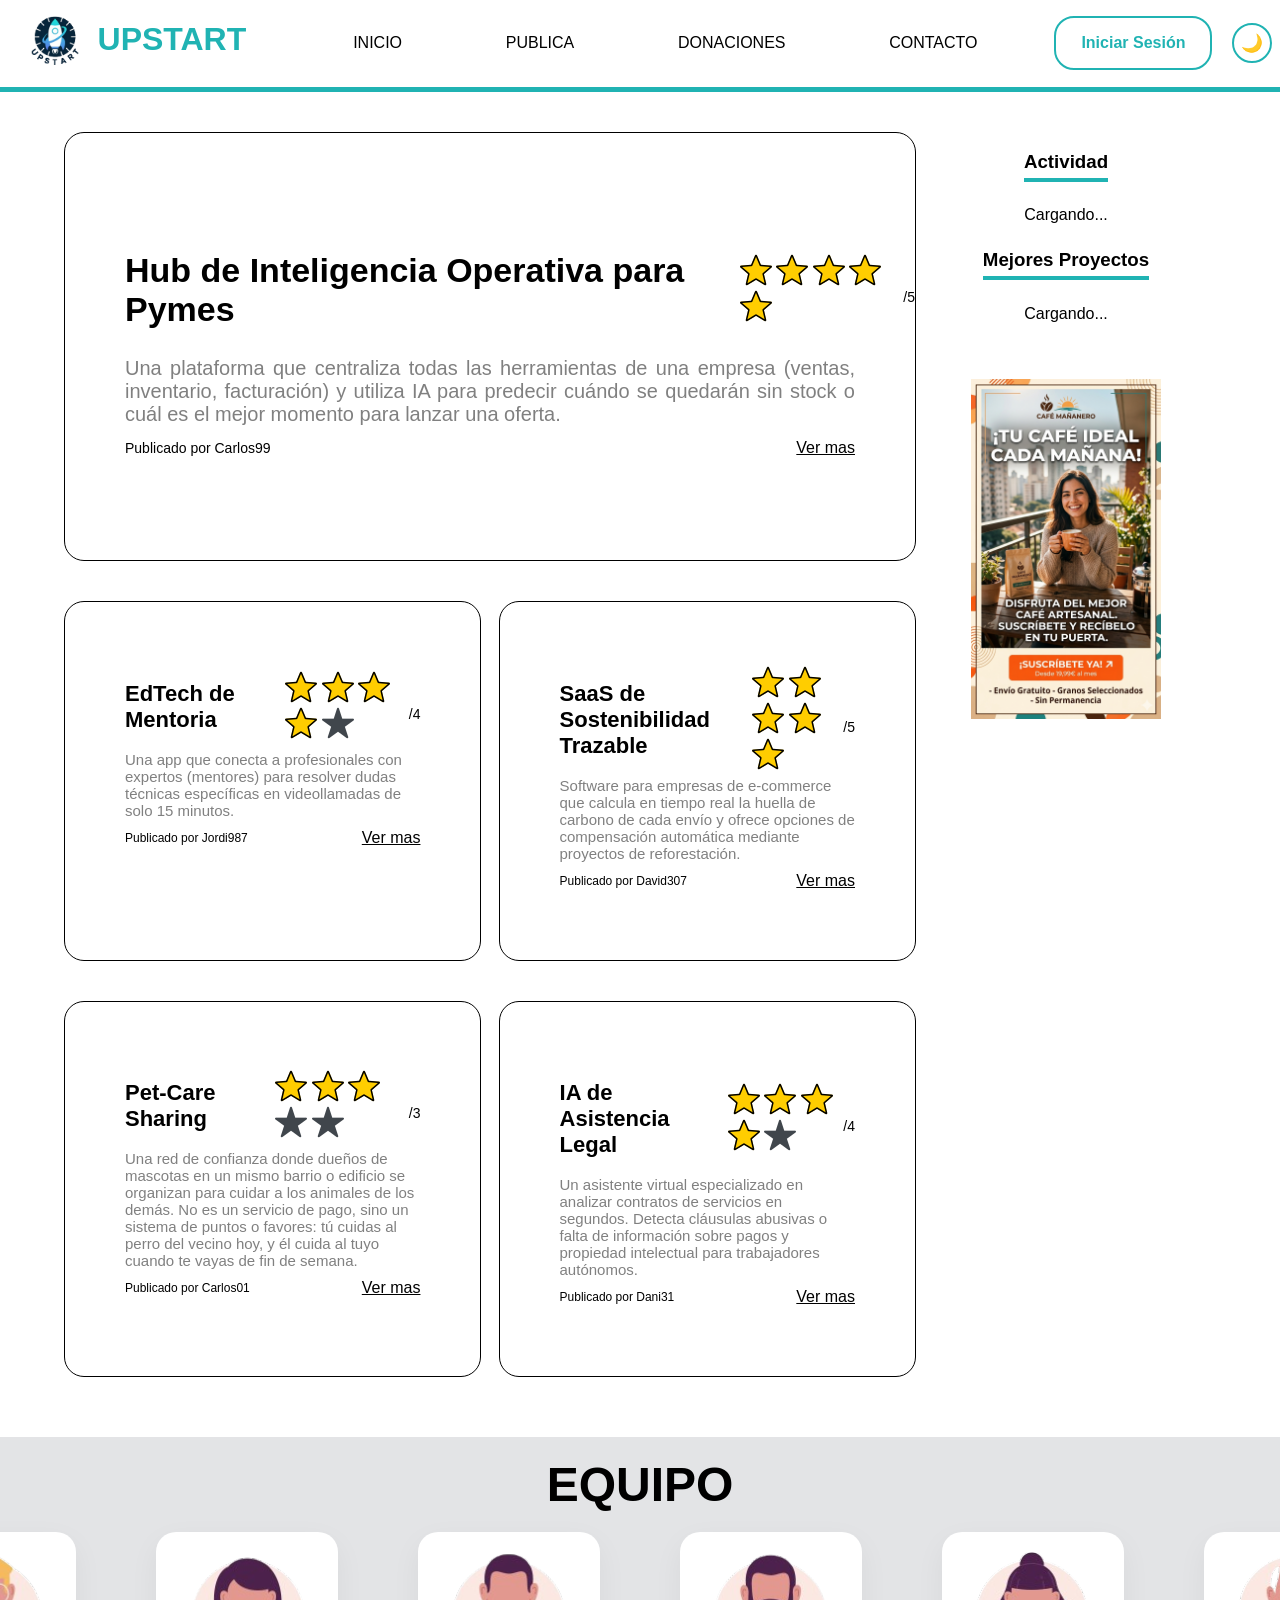
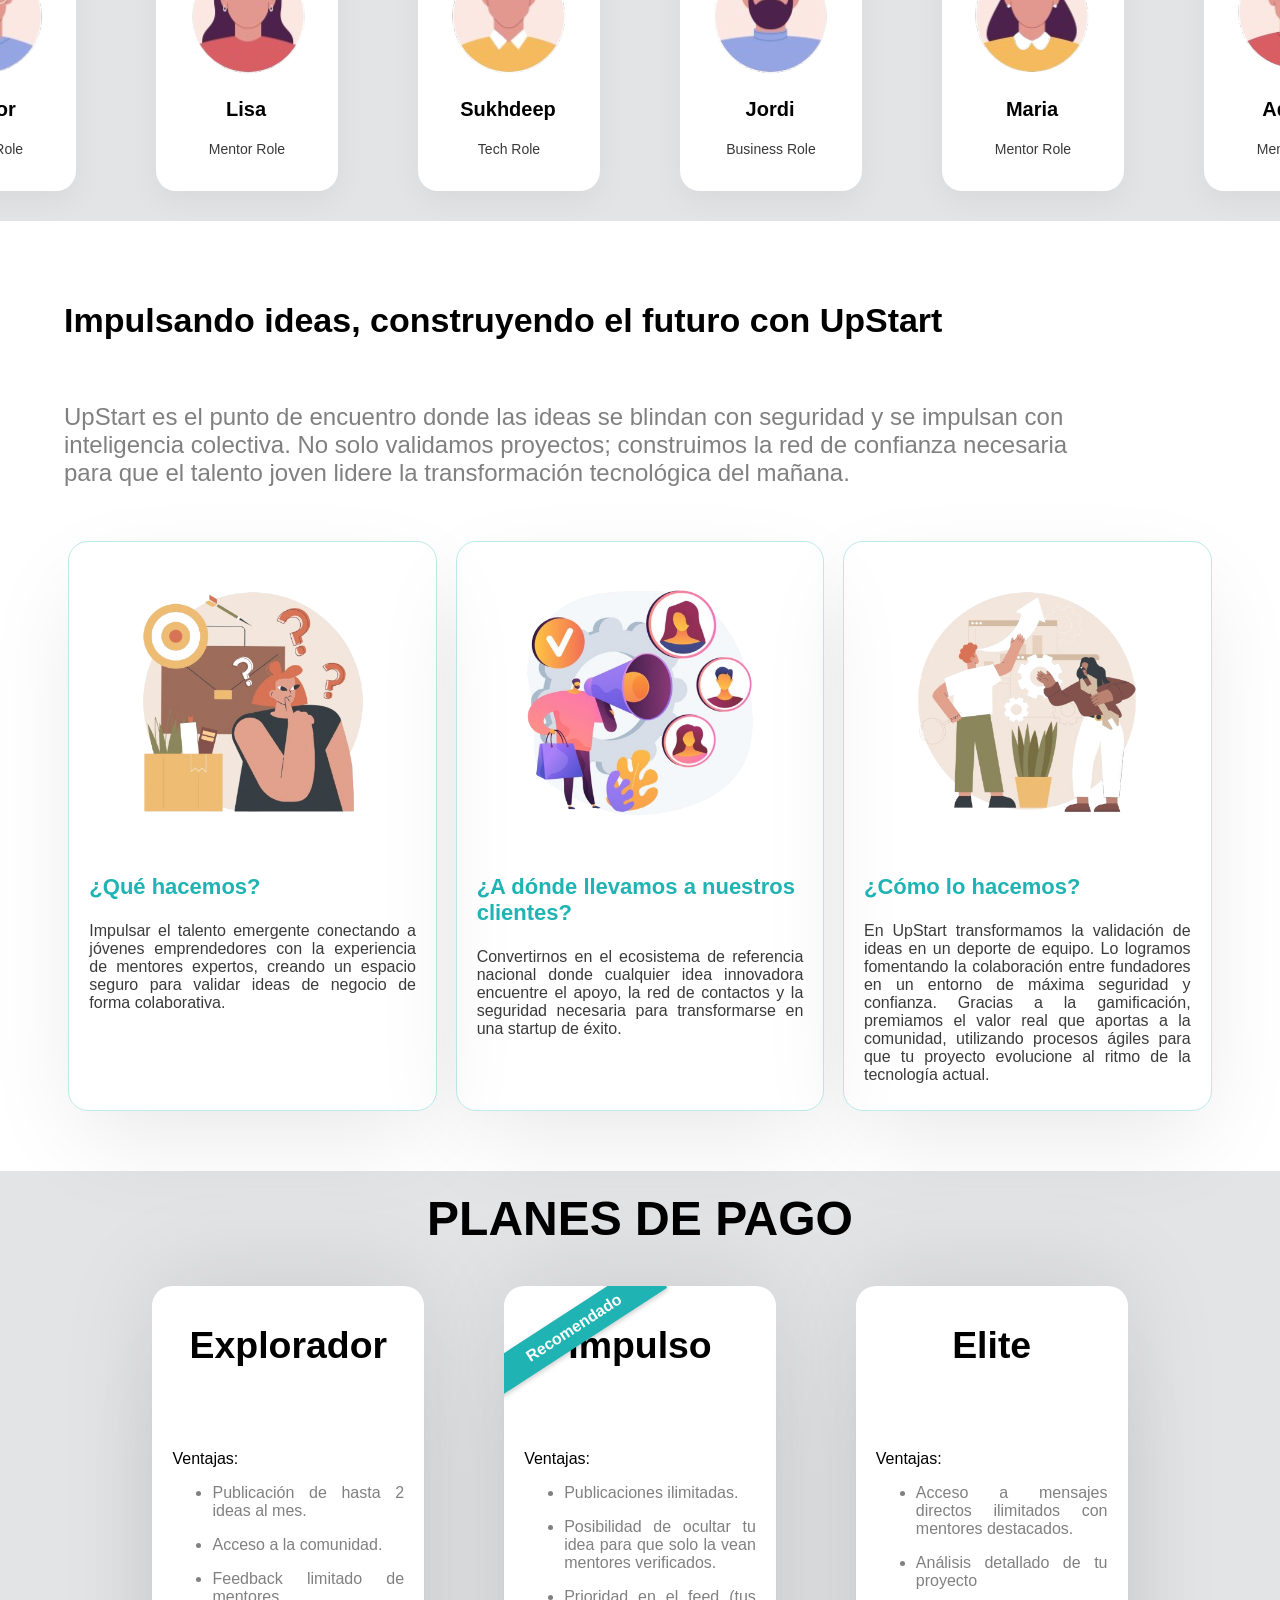
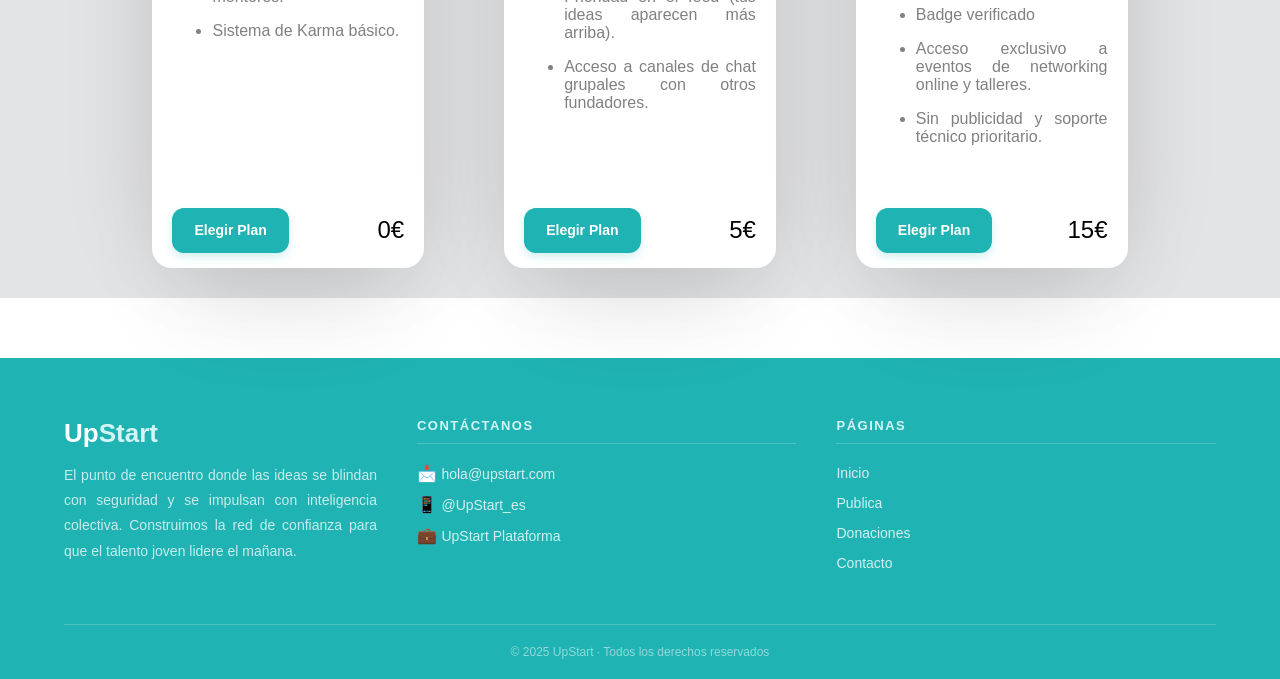
==== index.html @ 232ef888 "Actualizar texto de "Log in" a "Iniciar Sesión" en varias páginas HTML para mejorar la coherencia de" ====
<!DOCTYPE html>
<html lang="es">
<head>
    <meta charset="UTF-8">
    <meta name="viewport" content="width=device-width, initial-scale=1.0">
    <title>UPSTART</title>
    <link rel="stylesheet" href="style.css">
    <link rel="shortcut icon" href="imagenes/icono.png" type="image/x-icon">
    <link rel="stylesheet" href="modooscuro.css">
</head>
<body>
    <header class="flex">
        <div class="flex">
            <div class="logo">
                <img src="imagenes/logo-upstart.png" alt="LOGO UPSTART">
            </div>
            <div>
                <h1>UPSTART</h1>                
            </div>
        </div>
        <nav>
            <ul class="flex">
                <li><a href="index.html">INICIO</a></li>
                <li><a href="paginas/upstart.html">PUBLICA</a></li>
                <li><a href="paginas/donaciones.html">DONACIONES</a></li>
                <li><a href="paginas/contacto.html">CONTACTO</a></li>
            </ul>
        </nav>
        <div class="usuario flex">
            <div id="auth-section">
                <div class="lg">
                    <p><a href="paginas/login.html">Iniciar Sesión</a></p>
                </div>
                <div id="user-profile" style="display: none; align-items: center; gap: 10px;">
                    <img id="user-avatar" src="-" alt="Perfil" style="width: 42px; height: 42px; border-radius: 50%; border: 2px solid #20b3b3;">
                    <button id="logoutButton">  
                        Salir
                    </button>
                </div>            
            </div>
            <div class="flex ag-c">
                <button id="darkToggle" title="Modo nocturno">🌙</button>
            </div>
        </div>
    </header> 
    <main>
        <div class="flex wrap w-9">
            <section class="container-1">
                <div>
                    <div class="ide1">
                        <div class="flex ag-c t-d">
                            <h2>Hub de Inteligencia Operativa para Pymes</h2> 
                            <div class="flex ag-c gap">
                                <div>
                                    <img src="imagenes/iconos/star.png" alt="Estrellas Valoración">
                                    <img src="imagenes/iconos/star.png" alt="Estrellas Valoración">
                                    <img src="imagenes/iconos/star.png" alt="Estrellas Valoración">
                                    <img src="imagenes/iconos/star.png" alt="Estrellas Valoración">
                                    <img src="imagenes/iconos/star.png" alt="Estrellas Valoración">                                    
                                </div>
                                <div>
                                    <p class="val">/5</p>                                    
                                </div>
                            </div>                           
                        </div>
                        <div>
                            <p class="p1">Una plataforma que centraliza todas las herramientas de una empresa (ventas, inventario, facturación) y utiliza IA para predecir cuándo se quedarán sin stock o cuál es el mejor momento para lanzar una oferta. </p>                            
                        </div>
                        <div class="w-p flex">
                            <p class="p2-1">Publicado por Carlos99</p>
                            <p class="p2 ver-dark"><a class="b" href="paginas/upstart.html">Ver mas</a></p>
                        </div>
                    </div>
                    <div class="flex ides">
                        <div class="ide2">
                            <div class="flex ag-c t-d">
                                <h2>EdTech de Mentoria</h2> 
                                <div class="flex ag-c gap">
                                    <div>
                                        <img src="imagenes/iconos/star.png" alt="Estrellas Valoración">
                                        <img src="imagenes/iconos/star.png" alt="Estrellas Valoración">
                                        <img src="imagenes/iconos/star.png" alt="Estrellas Valoración">
                                        <img src="imagenes/iconos/star.png" alt="Estrellas Valoración">
                                        <img src="imagenes/iconos/estrella.png" alt="Estrella Sin Valoración">
                                    </div>
                                    <div>
                                        <p class="val">/4</p>
                                    </div>
                                </div>                          
                            </div>
                            <div>
                                <p class="p1-2">Una app que conecta a profesionales con expertos (mentores) para resolver dudas técnicas específicas en videollamadas de solo 15 minutos.</p>                            
                            </div>
                            <div class="w-p-2 flex">
                                <p class="p2-2">Publicado por Jordi987</p>
                                <p class="p2 ver-dark"><a class="b" href="paginas/upstart.html">Ver mas</a></p>
                            </div>
                        </div>
                        <div class="ide3">
                            <div class="flex ag-c t-d">
                                <h2>SaaS de Sostenibilidad Trazable</h2>   
                                <div class="flex ag-c gap">
                                    <div>
                                        <img src="imagenes/iconos/star.png" alt="Estrellas Valoración">
                                        <img src="imagenes/iconos/star.png" alt="Estrellas Valoración">
                                        <img src="imagenes/iconos/star.png" alt="Estrellas Valoración">
                                        <img src="imagenes/iconos/star.png" alt="Estrellas Valoración">
                                        <img src="imagenes/iconos/star.png" alt="Estrellas Valoración">
                                    </div>
                                    <div>
                                        <p class="val">/5</p>
                                    </div>
                                </div>                           
                            </div>
                            <div>
                                <p class="p1-2">Software para empresas de e-commerce que calcula en tiempo real la huella de carbono de cada envío y ofrece opciones de compensación automática mediante proyectos de reforestación.</p>                            
                            </div>
                            <div class="w-p-2 flex">
                                <p class="p2-2">Publicado por David307</p>
                                <p class="p2 ver-dark"><a class="b" href="paginas/upstart.html">Ver mas</a></p>
                            </div>
                        </div>
                    </div>
                    <div class="flex ides">
                        <div class="ide2">
                            <div class="flex ag-c t-d">
                                <h2>Pet-Care Sharing</h2> 
                                <div class="flex ag-c gap">
                                    <div>
                                        <img src="imagenes/iconos/star.png" alt="Estrellas Valoración">
                                        <img src="imagenes/iconos/star.png" alt="Estrellas Valoración">
                                        <img src="imagenes/iconos/star.png" alt="Estrellas Valoración">
                                        <img src="imagenes/iconos/estrella.png" alt="Estrella Sin Valoración">
                                        <img src="imagenes/iconos/estrella.png" alt="Estrella Sin Valoración">
                                    </div>
                                    <div>
                                        <p class="val">/3</p>
                                    </div>
                                </div>                          
                            </div>
                            <div>
                                <p class="p1-2">Una red de confianza donde dueños de mascotas en un mismo barrio o edificio se organizan para cuidar a los animales de los demás. No es un servicio de pago, sino un sistema de puntos o favores: tú cuidas al perro del vecino hoy, y él cuida al tuyo cuando te vayas de fin de semana.</p>                            
                            </div>
                            <div class="w-p-2 flex">
                                <p class="p2-2">Publicado por Carlos01</p>
                                <p class="p2 ver-dark"><a class="b" href="paginas/upstart.html">Ver mas</a></p>
                            </div>
                        </div>
                        <div class="ide3">
                            <div class="flex ag-c t-d">
                                <h2>IA de Asistencia Legal</h2>   
                                <div class="flex ag-c gap">
                                    <div>
                                        <img src="imagenes/iconos/star.png" alt="Estrellas Valoración">
                                        <img src="imagenes/iconos/star.png" alt="Estrellas Valoración">
                                        <img src="imagenes/iconos/star.png" alt="Estrellas Valoración">
                                        <img src="imagenes/iconos/star.png" alt="Estrellas Valoración">
                                        <img src="imagenes/iconos/estrella.png" alt="Estrella Sin Valoración">
                                    </div>
                                    <div>
                                        <p class="val">/4</p>
                                    </div>
                                </div>                           
                            </div>
                            <div>
                                <p class="p1-2">Un asistente virtual especializado en analizar contratos de servicios en segundos. Detecta cláusulas abusivas o falta de información sobre pagos y propiedad intelectual para trabajadores autónomos.</p>                            
                            </div>
                            <div class="w-p-2 flex">
                                <p class="p2-2">Publicado por Dani31</p>
                                <p class="p2 ver-dark"><a class="b" href="paginas/upstart.html">Ver mas</a></p>
                            </div>
                        </div>
                    </div>
                </div>
            </section>
            <section class="rk">
                <div class="list">
                    <!--
                        NUEVO: Lista de Actividad dinámica.
                        Antes estaba hardcodeada con nombres y XP ficticios.
                        Ahora se carga desde Supabase mediante la función cargarActividad().

                        ¿Cómo funciona el XP?
                        Cada vez que el autor de una idea valora un comentario con N estrellas,
                        el comentarista gana N puntos de XP (1 estrella = 1 XP, 5 estrellas = 5 XP).
                        Eso queda guardado en la columna "puntuacion_autor" de la tabla "comentarios".
                        La función cargarActividad() suma todos esos puntos por usuario y los ordena.

                        El <ul id="actividad-list"> empieza con "Cargando..." y JS lo reemplaza.
                    -->
                    <h3 class="h3-list">Actividad </h3>
                    <ul id="actividad-list">
                        <li>Cargando...</li>
                    </ul>
                </div>
                <div class="list">
                    <h3 class="h3-list">Mejores Proyectos</h3>
                    <ul id="best-projects-list">
                        <li>Cargando...</li>
                    </ul>
                </div>
                <div class="img-anuncio">
                    <img src="imagenes/anuncio.png" alt="Anuncio de un Cafe">
                </div>
            </section>
        </div>
        <div class="base">
            <div class="container-2">
                <h2 class="dark-equipo">EQUIPO</h2>
                <div class="flex tm">
                    <div class="tm-div">
                        <div><img src="imagenes/iconos/adri.png" alt="Img usuario"></div>
                        <div>
                            <p class="tm-p">Hector</p>
                            <p class="tm-pd">Mentor Role</p>
                        </div>
                    </div>
                    <div class="tm-div">
                        <div><img src="imagenes/iconos/wm.png" alt="Img usuario"></div>
                        <div>
                            <p class="tm-p">Lisa</p>
                            <p class="tm-pd">Mentor Role</p>
                        </div>
                    </div>
                    <div class="tm-div">
                        <div><img src="imagenes/iconos/yo.png" alt="Img usuario"></div>
                        <div>
                            <p class="tm-p">Sukhdeep</p>
                            <p class="tm-pd">Tech Role</p>
                        </div>
                    </div>
                    <div class="tm-div">
                        <div><img src="imagenes/iconos/j.png" alt="Img usuario"></div>
                        <div>
                            <p class="tm-p">Jordi</p>
                            <p class="tm-pd">Business Role</p>
                        </div>
                    </div>
                    <div class="tm-div">
                        <div><img src="imagenes/iconos/maria.png" alt="Img usuario"></div>
                        <div>
                            <p class="tm-p">Maria</p>
                            <p class="tm-pd">Mentor Role</p>
                        </div>
                    </div>
                    <div class="tm-div">
                        <div><img src="imagenes/iconos/adri2.png" alt="Img usuario"></div>
                        <div>
                            <p class="tm-p">Adrian</p>
                            <p class="tm-pd">Mentor Role</p>
                        </div>
                    </div>
                </div>
            </div>
        </div>
        <div class="sbn">
            <div class="container-3">
                <div>
                    <h2 class="dark-impulsando">Impulsando ideas, construyendo el futuro con UpStart</h2>
                </div>
                <div class="rm">
                    <p>UpStart es el punto de encuentro donde las ideas se blindan con seguridad y se impulsan con inteligencia colectiva. No solo validamos proyectos; construimos la red de confianza necesaria para que el talento joven lidere la transformación tecnológica del mañana.</p>
                </div>  
                <div class="flex gap">
                    <div class="pilar">
                        <div class="flex ju-c img-pila">
                            <img src="imagenes/qhacemos.png" alt="Que hacemos?">
                        </div>
                        <div>
                            <h3 class="bl bold">¿Qué hacemos?</h3>
                        </div>
                        <div>
                            <p class="js dark-descripcion">Impulsar el talento emergente conectando a jóvenes emprendedores con la experiencia de mentores expertos, creando un espacio seguro para validar ideas de negocio de forma colaborativa.</p>
                        </div>
                    </div>
                    <div class="pilar">
                        <div class="flex ju-c img-pila">
                            <img src="imagenes/clientes.png" alt="Clientes">
                        </div>
                        <div>
                            <h3 class="bl bold">¿A dónde llevamos a nuestros clientes?</h3>
                        </div>
                        <div>
                            <p class="js dark-descripcion">Convertirnos en el ecosistema de referencia nacional donde cualquier idea innovadora encuentre el apoyo, la red de contactos y la seguridad necesaria para transformarse en una startup de éxito.</p>
                        </div>
                    </div>
                    <div class="pilar">
                        <div class="flex ju-c img-pila">
                            <img src="imagenes/comolhacemo.png" alt="Como lo hacemos">
                        </div>
                        <div>
                            <h3 class="bl bold">¿Cómo lo hacemos?</h3>
                        </div>
                        <div>
                            <p class="js dark-descripcion">En UpStart transformamos la validación de ideas en un deporte de equipo. Lo logramos fomentando la colaboración entre fundadores en un entorno de máxima seguridad y confianza. Gracias a la gamificación, premiamos el valor real que aportas a la comunidad, utilizando procesos ágiles para que tu proyecto evolucione al ritmo de la tecnología actual.</p>
                        </div>
                    </div>
                </div>              
            </div>
        </div>
        <div class="base">
            <div class="container-2">
                <h2 class="dark-planes">PLANES DE PAGO</h2>
                <div class="flex tm">
                    <div class="pg-div">
                        <div class="pg-t">
                            <h3>Explorador</h3>
                        </div>
                        <div class="pg-l">
                            <p>Ventajas:</p>
                            <ul>
                                <li>Publicación de hasta 2 ideas al mes.</li>
                                <li>Acceso a la comunidad.</li>
                                <li>Feedback limitado de mentores.</li>
                                <li>Sistema de Karma básico.</li>
                            </ul>
                        </div>
                        <div class="pg-p">
                            <button>Elegir Plan</button>
                            <p>0€</p>
                        </div>
                    </div>
                    <div class="pg-div">
                        <div class="recomendado">Recomendado</div>
                        <div class="pg-t">
                            <h3>Impulso</h3>
                        </div>
                        <div class="pg-l">
                            <p>Ventajas:</p>
                            <ul>
                                <li>Publicaciones ilimitadas.</li>
                                <li>Posibilidad de ocultar tu idea para que solo la vean mentores verificados.</li>
                                <li>Prioridad en el feed (tus ideas aparecen más arriba).</li>
                                <li>Acceso a canales de chat grupales con otros fundadores.</li>
                            </ul>
                        </div>
                        <div class="pg-p">
                            <button>Elegir Plan</button>
                            <p>5€</p>
                        </div>
                    </div>
                    <div class="pg-div">
                        <div class="pg-t">
                            <h3>Elite</h3>
                        </div>
                        <div class="pg-l">
                            <p>Ventajas:</p>
                            <ul>
                                <li>Acceso a mensajes directos ilimitados con mentores destacados.</li>
                                <li>Análisis detallado de tu proyecto</li>
                                <li>Badge verificado</li>
                                <li>Acceso exclusivo a eventos de networking online y talleres.</li>
                                <li>Sin publicidad y soporte técnico prioritario.</li>
                            </ul>
                        </div>
                        <div class="pg-p">
                            <button>Elegir Plan</button>
                            <p>15€</p>
                        </div>
                    </div>
                </div>
            </div>      
        </div>
    </main>
<footer>
    <div class="footer-inner">

        <div class="footer-brand">
            <span class="footer-logo">Up<span>Start</span></span>
            <p>El punto de encuentro donde las ideas se blindan con seguridad y se impulsan con inteligencia colectiva. Construimos la red de confianza para que el talento joven lidere el mañana.</p>
        </div>

        <div class="footer-col">
            <h4>Contáctanos</h4>
            <ul>
                <li>📩 <a href="mailto:hola@upstart.com">hola@upstart.com</a></li>
                <li>📱 <a href="#">@UpStart_es</a></li>
                <li>💼 <a href="#">UpStart Plataforma</a></li>
            </ul>
        </div>

        <div class="footer-col">
            <h4>Páginas</h4>
            <ul>
                <li><a href="index.html">Inicio</a></li>
                <li><a href="paginas/upstart.html">Publica</a></li>
                <li><a href="paginas/donaciones.html">Donaciones</a></li>
                <li><a href="paginas/contacto.html">Contacto</a></li>
            </ul>
        </div>

    </div>
    <div class="footer-bottom">
        <p>© 2025 UpStart · Todos los derechos reservados</p>
    </div>
</footer>
<script src="https://cdn.jsdelivr.net/npm/@supabase/supabase-js@2"></script>
<script>
    // Establecer conexión con SupaBase
    const SUPABASE_URL = 'https://zvjxpexicorduvlsitfx.supabase.co'; // Guarda la direción de la base de datos en la nube
    const SUPABASE_KEY = 'sb_publishable_1D-7xOkRDEmIER0b7CadvA_aOe9sbei'; // La Anon Key és la llave publica para que pueda hablar con SupaBase de forma segura.
    const _supabase = supabase.createClient(SUPABASE_URL, SUPABASE_KEY); //Se crea un mensajero, cada vez que se utilitza supabase utilizaremos "_supabase" dandole ordenes atraves de esta variable a Supabase.

    async function gestionarHeader() { //Async lo que hace esperemos que haya una respuesta para poder seguir
        const { data: { user } } = await _supabase.auth.getUser(); //Aqui preguntamos si hay alguien con la sesión iniciada donde la respuesta se guarda en la variable user
        
        // Localizamos los elementos HTML (Boton de Login, El contenedor de perfil i la Imagen de avatar)
        const loginContainer = document.querySelector('.lg'); 
        const userProfile = document.getElementById('user-profile');
        const userAvatar = document.getElementById('user-avatar');

        if (user) {
            // Si hay usuario: Ocultar login, mostrar perfil
            if(loginContainer) loginContainer.style.display = 'none';
            userProfile.style.display = 'flex';
            
            // Corregido: URL limpia sin espacios para que cargue la imagen
            userAvatar.src = `https://ui-avatars.com/api/?name=${user.email}&background=00c9c9&color=fff`; //Aqui agarramos una API donde se genera un avatar con las iniciales de los Nombres
        } else {
            // Si no hay: Mostrar login, ocultar perfil
            if(loginContainer) loginContainer.style.display = 'block';
            userProfile.style.display = 'none';
        }
    }

    // Lógica para cerrar sesión
    document.getElementById('logoutButton').addEventListener('click', async () => {  //    Se queda escuchando hasta que alguien haga clic en Salir
        const { error } = await _supabase.auth.signOut(); // Borra la sesión de este navegador, si algo sale mal se guarda en error
        if (error) console.log("Error al salir:", error.message);
        window.location.reload(); 
        //Si hubo un fallo, lo avisa en la consola y despues recarga la página. Al recargar, el codigo vuelve a empezar y como no encuentra usuario muestra el boton de Login nuevamente
    });


    // Ejecutar al cargar
    gestionarHeader(); // Llama a la función principal en cuanto se carga el script. Sin esta línea, todo lo anterior estaría definido pero nunca se ejecutaría.

    async function cargarBestProjects() {
    // 1. Traemos todas las valoraciones de la base de datos
    const { data: vals, error } = await _supabase
        .from('valoraciones')
        .select('idea_id, puntuacion');

    // Si hay error o no hay valoraciones, salimos
    if (error || !vals || vals.length === 0) {
        document.getElementById('best-projects-list').innerHTML =
            '<li>Sin datos aún</li>';
        return;
    }

    // 2. Agrupamos las valoraciones por idea y calculamos la media de cada una
    // Creamos un objeto donde la clave es el idea_id y el valor es { suma, cantidad }
    const grupos = {};
    vals.forEach(v => {
        if (!grupos[v.idea_id]) {
            grupos[v.idea_id] = { suma: 0, cantidad: 0 };
        }
        grupos[v.idea_id].suma += v.puntuacion;
        grupos[v.idea_id].cantidad += 1;
    });

    // 3. Convertimos el objeto en un array y calculamos la media de cada idea
    // Math.round redondea al entero más cercano, sin decimales
    const mediasArray = Object.entries(grupos).map(([ideaId, datos]) => ({
        idea_id: parseInt(ideaId),
        media: Math.round(datos.suma / datos.cantidad),
        votos: datos.cantidad
    }));

    // 4. Ordenamos de mayor a menor media y nos quedamos con el top 8
    mediasArray.sort((a, b) => b.media - a.media);
    const top8 = mediasArray.slice(0, 8);

    // 5. Traemos los títulos de esas ideas concretas desde la tabla ideas
    const ids = top8.map(item => item.idea_id);
    const { data: ideas } = await _supabase
        .from('ideas')
        .select('id, title')
        .in('id', ids);

    if (!ideas) return;

    // 6. Creamos un mapa de id → título para acceder fácilmente
    const titulosMap = {};
    ideas.forEach(idea => {
        titulosMap[idea.id] = idea.title;
    });

    // 7. Pintamos la lista en el HTML
    const lista = document.getElementById('best-projects-list');
    const MAX = 25;
    lista.innerHTML = '';
    top8.forEach(item => {
        const titulo = titulosMap[item.idea_id] || 'Idea desconocida';
        const tituloCorto = titulo.length > MAX ? titulo.substring(0, MAX) + '…' : titulo;
        lista.innerHTML += `<li title="${titulo}">${tituloCorto} - ${item.media}★</li>`;
    });
}

    cargarBestProjects();


    // ── NUEVA FUNCIÓN: Cargar el ranking de Actividad por XP ──
    //
    // ANTES: la lista "Actividad" tenía nombres y puntos escritos a mano en el HTML,
    //        completamente estáticos y desconectados de la realidad de la plataforma.
    //
    // AHORA: se calcula dinámicamente desde Supabase sumando los XP reales de cada usuario.
    //
    // ¿De dónde sale el XP?
    //   En idea-detalle.html, cuando el autor de una idea valora un comentario con estrellas,
    //   se guarda ese número en la columna "puntuacion_autor" de la tabla "comentarios".
    //   1 estrella = 1 XP, 5 estrellas = 5 XP. El XP mide la calidad de los comentarios
    //   según el criterio del autor que los recibe, no solo la cantidad.
    //
    // Pasos de la función:
    //   1. Traemos de Supabase todos los comentarios que ya tienen puntuacion_autor (no NULL).
    //   2. Agrupamos por user_id y sumamos sus puntuaciones → XP total de cada usuario.
    //   3. Convertimos el objeto en array, ordenamos de mayor a menor, cogemos el top 8.
    //   4. Consultamos la tabla "users" para obtener los nombres de esos 8 usuarios.
    //   5. Pintamos la lista en el HTML.
    async function cargarActividad() {

        // Buscamos el <ul> en el HTML donde pintaremos el ranking
        const lista = document.getElementById('actividad-list');

        // Traemos de Supabase únicamente los comentarios que tienen puntuacion_autor asignada
        // .not('puntuacion_autor', 'is', null) filtra los que tienen NULL (sin valorar todavía)
        // Solo necesitamos user_id (para agrupar) y puntuacion_autor (para sumar el XP)
        const { data: comentarios, error } = await _supabase
            .from('comentarios')
            .select('user_id, puntuacion_autor')
            .not('puntuacion_autor', 'is', null); // excluimos los comentarios sin valorar

        // Si hay error de red o la tabla está vacía, mostramos un mensaje y salimos
        if (error || !comentarios || comentarios.length === 0) {
            lista.innerHTML = '<li>Sin actividad aún</li>';
            return;
        }

        // Creamos un objeto vacío donde la clave será el user_id y el valor su XP acumulado
        // Ejemplo: { "uuid-abc": 12, "uuid-def": 7 }
        const xpPorUsuario = {};

        // Recorremos cada comentario valorado y sumamos su puntuación al usuario correspondiente
        comentarios.forEach(com => {

            // Si este usuario aún no tiene entrada en el objeto, la creamos con 0
            if (!xpPorUsuario[com.user_id]) xpPorUsuario[com.user_id] = 0;

            // Sumamos los puntos de este comentario al total del usuario
            xpPorUsuario[com.user_id] += com.puntuacion_autor;
        });

        // Convertimos el objeto { userId: xp } en un array de objetos { userId, xp }
        // para poder ordenarlo y recortarlo más fácilmente
        const ranking = Object.entries(xpPorUsuario)
            .map(([userId, xp]) => ({ userId, xp }))     // convertimos cada entrada en objeto
            .sort((a, b) => b.xp - a.xp)                 // ordenamos de más a menos XP
            .slice(0, 8);                                  // nos quedamos con el top 8

        // Si después de filtrar no queda nadie, mostramos el aviso
        if (ranking.length === 0) {
            lista.innerHTML = '<li>Sin actividad aún</li>';
            return;
        }

        // Extraemos solo los user_ids del top 8 para consultarlos en la tabla "users"
        const userIds = ranking.map(r => r.userId);

        // Traemos el nombre y apellido de esos usuarios concretos
        // .in('id', userIds) es el equivalente SQL de WHERE id IN (...)
        const { data: users } = await _supabase
            .from('users')
            .select('id, nombre, apellido')
            .in('id', userIds);

        // Creamos un mapa { userId → "Nombre Apellido" } para acceder rápidamente después
        const nombresMap = {};
        if (users) {
            users.forEach(u => {
                nombresMap[u.id] = `${u.nombre} ${u.apellido}`.trim();
            });
        }

        // Vaciamos la lista (que hasta ahora mostraba "Cargando...") antes de rellenarla
        lista.innerHTML = '';

        // Pintamos cada entrada del ranking
        ranking.forEach(item => {

            // Obtenemos el nombre del mapa; si por algún motivo no está, ponemos "Usuario"
            const nombre = nombresMap[item.userId] || 'Usuario';

            // Truncamos el nombre a 18 caracteres para que no desborde el diseño del ranking
            // Si es más largo añadimos "…" al final
            const nombreCorto = nombre.length > 18 ? nombre.substring(0, 18) + '…' : nombre;

            // Añadimos el <li> con el nombre y el XP total
            // El atributo title muestra el nombre completo al pasar el ratón (tooltip)
            lista.innerHTML += `<li title="${nombre} - ${item.xp} XP">${nombreCorto} - ${item.xp}XP</li>`;
        });
    }

    // Llamamos a cargarActividad() nada más ejecutarse el script,
    // igual que hacemos con cargarBestProjects() y gestionarHeader()
    cargarActividad();


    // ── Modo nocturno ──────────────────────────────────────
    const darkToggle = document.getElementById('darkToggle');

    // Recupera preferencia guardada
    if (localStorage.getItem('darkMode') === 'true') {
        document.body.classList.add('dark');
        darkToggle.textContent = '☀️';
    }

    darkToggle.addEventListener('click', () => {
        const isDark = document.body.classList.toggle('dark');
        darkToggle.textContent = isDark ? '☀️' : '🌙';
        localStorage.setItem('darkMode', isDark);
    });
</script>
</body>
</html>
---- style.css ----
*{
    box-sizing: border-box;
    font-family: 'Franklin Gothic Medium', 'Arial Narrow', Arial, sans-serif;
}
    /* Oculta la barra en Chrome, Safari y Edge */
    ::-webkit-scrollbar {
        display: none;
    }

/* Oculta la barra en Firefox */
    html {
        scrollbar-width: none;
    }
/* Seleccionamos a todos los elementos para que midan lo que pongamos y no mas. Tambien ponemnos que todos los elementos tenga la misma fuente de familia. */

body{
    width: 100%; /*Ocupamos un 100% de la pantalla*/
    display: flex; /*Flex*/
    align-items: center; /*Alineamos la pagine de forma horizontal en el centro pq cambiamos la direcciona  columnna*/
    margin: 0; /*Quitamos cualquier tipo de margen o padding que pueda haber*/
    padding: 0;
    flex-direction: column;
    min-height: 100vh; /*Es el tamaño de altura que hacemos que dependiendo del tamaño de la altuira se ajuste*/
}
/* Aqui creamos clases para utilizarlos de forma rapida en el HTML (Sobretodo los que se utilizan mas) */

.flex{
    display: flex;
}

.ag-s{
    align-items: start;
}

.ag-c{
    align-items: center;
}

.ag-e{
    align-items: end;
}

.gap{ /*Esta clase nos permite separar diferentes objetos para que haya un espaciado*/
    gap: 10px;
}

.js{ /*Para poder alinear textos*/
    text-align: justify;
}

.ju-c{ /*Para centrar los objetos*/
    justify-content: center;
}

.b{ /*Un color negro mas utilizado para textos, titulos, etc.*/
    color: black;
}

.bl{ /*Tener una clase con el color principal de la pàgina web*/
    color: #20b3b3;
}

.bold{ /*Para poder aumentar el grosor de las letras*/
    font-weight: bold;
}

.bet{
    justify-content: space-between;
}

.aro{
    justify-content: space-around;
}

/*  HEADER  */

header{
    width: 100%; /* Que ocupe toda la pantalla*/
    justify-content: space-around;  /*Que los elementos esten separados entre si con el mismo espaciado entre ellos*/
    align-items: center; /*Los alineamos al centro para que los 3 elementos esten a la misma altura*/
    border-bottom: 5px solid #20b3b3 /* Como si fuese un <hr> pero le ponemos un borde abajo para que se vea una separación entre el header y el main*/
}

.logo{ /*Seleccionamos al div del logo para indicarle un tamaño y alinearlo con el texto*/
    width: 90px;
    display: flex;
    align-items: center;
}

.logo img{ /*Que la imagen ocupe el 100% dentro de ese div*/
    width: 100%;
}

h1{ /*Color principal hacia el titulo o al nombre de la plataforma*/
    color: #20b3b3;
}

nav{ /*Al nav donde esta el menu, ponemos que ocupe el 60% del espacio*/
    width: 60%;
}

nav ul{ /*Que no tengo estilo el menu y que tena una separación igual entre si*/
    justify-content: space-around;
    list-style: none;
}

nav ul li:hover{ /*Le ponemos un hover para que haya una transición al pasar el ratón para que se haga mas grande*/
    transform: scale(1.1);
    transition: all 0.2s;
}

nav ul a{ /*Que los enlaces no tengan decoración y haya un padding*/
    text-decoration: none;
    color: #000;
    padding: 7px;
}

nav ul a:hover{  /*En este hover hacemos que cambie el fondo, se le añada un borde y el color de texto*/
    background: #469696;
    padding:  7px;
    border-radius: 10px;
    color: #fff;
}

.usuario{ /*Aqui tenemos nuestro DIV de usuario para el Log In o dodne saldra nuestro avatar*/
    gap: 20px;
    color: #20b3b3;
    margin-left: 10px;
}

.usuario  a{
    text-decoration: none;
    padding: 8px 25px;
    border-radius: 20px;
    font-weight: bold;
}

.lg{ /*Aqui donde le ponemos un borde y un radio al botón del Log In*/
    border: 2px solid #20b3b3;
    border-radius: 20px;
}

.lg a{ /*y un color de texto hacia la etiqueta <a>*/
    color:#20b3b3;

}

/*Aqui pondrmeos una transicion al pasar el ratón con un hover para que cambie el fondo y el color de texto.*/

.lg:hover a{
    color: #fff;   
    transition: all 0.2s;
}

.lg:hover{
    background: #20b3b3; 
}

/* En esta parte seleccionamos el id del div para poder salir de la cesión */

    /*Es un texto que cambia para que sea un boton*/
#logoutButton{
    background: none;
    border: 2px solid #20b3b3;
    color: #20b3b3;
    cursor: pointer;
    font-weight: bold;
    font-size: 18px;
    padding: 10px 18px;
    border-radius: 20px;
    transition: all 0.2s;
}
    /*Le añadirmeos un hover para que cambie su color y fondo*/
#logoutButton:hover{
    background: #20b3b3;
    color: #fff;
}

/* BODY */

    /*Hacemos que el main tenga un margen para diferenciarse del header y que ocupe todo*/
main{
    margin-top: 40px;
    width: 100%;
    flex: 1; /*Lo que hace es agarrar todo el espacio vació disponible que hay, puede encoger-se o hacerse grande o no repartir el tamaño*/
}

    /* Aqui hacemos que haya un contenedor que ocupe el 90% dentro del main para que tenga el mismot amaño de¡l header y todo cuadre. */

.w-9{
    margin: 0 auto;
    width: 90%;
}

    /* Aqui hacemos que el minimo de tamaño sea de 300px, aunque la pantalla sea mas pequeña no se podra hacer mas pequeña */

main section{
    min-width: 300px;
}

    /* Hacemos que el primer contenedor donde tenemos una idea ocupe el 80% para dejar un 20% para el Ranking y asi tenemos una jerarquia visual. */
.container-1{
    width: 80%;
}
    /* Aqui creamos cada idea para que este centrado */
.ide1{
    border: 1px solid #000;
    max-width: 5000px;
    width: 100%;
    display: flex;
    align-items: start;
    padding: 90px 0;
    border-radius: 20px;
    flex-direction: column;
}

    /* Aqui ponemos un gap para que haya separación entre el titulo y las estrellas */
.t-d{
    gap: 20px;
}

    /* Aqui es la valoración donde hacemos que se vea en pequeñito y este a la misma alatura que la punta de abajo de la estrella */
.val{
    font-size: 14px;
    margin-bottom: 0px;
}

    /* Aqui ponemos un poco de padding izquierda y el tamaño del h2 de la idea principal */
.ide1 h2{
    padding-left: 60px;
    font-size: 34px;
}

    /* Le ponemos colors y lo decoramos los textos descriptivos de las ideas */
.p1{
    color: gray;
    text-align: justify;
    padding: 0px 60px;
    margin: 0;
    font-size: 20px;
}


    /* Aqui ponemos sobre el tamaño del texto o de la etiqueta <p> */
.w-p{
    width: 100%;
    text-align: end;
    padding-right: 60px;
    align-items: center;
    justify-content: space-between;
}

    /* Este texto va dirigido por quien ha publicado la idea haciendo que sea mas pequeño y que tenga el mismo margen izquierdo que el texto descriptivo */

.p2-1{
    margin-left: 60px;
    font-size: 14px;
}

    /* El texto de ver mas donde tenemos la etiqueta a que se vea en color negro sin margenes que no tenga. */

.p2,a{
    margin: 0;
    color:#000;
}

    /* Que haya una transición en el parrafo de ver mas para que el usuario sepa que esta sobre de un boton y que clique. */
.p2 a:hover{
    color: #423f3f;
    transition: all 0.3s ease;
}
    /* Que este texto siempre este al fondo del div de la idea*/
.p2{
    text-align: end;
}

    /* Aqui comenzamos con las ideas de abajo de la jerarquia visual donde tendran el mismo tamaño, pero temas diferentes */
    /* Cada idea dentro del div esta a una banda y en otra. */
.ides{
    width: 100%;
    margin-top: 40px;
    justify-content: space-between;
}

.ide2{
    /* Ocupa todo el ancho disponible, pero nunca más del 49% del contenedor padre */
    max-width: 49%;
    width: 100%;
    /* Diseño visual: borde sólido, esquinas redondeadas y espacio interno amplio */
    border: 1px solid #000;
    padding: 60px;
    border-radius: 20px;
}

.ide2 h2{
    /*Tamaño de texto del h2 */
    font-size: 22px;
}

.p1-2{
    /* Texto descriptivo de la idea de un color gris y una fuenta de 15px */
    color: gray;
    margin: 0;
    font-size: 15px;
}

.w-p-2{
    /* Tamaño 100% que ocupe */
    width: 100%;
    /* Que se separan de un lado a otro ocupando lo maximo posyble y que esten verticalmente centrados */
    justify-content: space-between;
    align-items: center;
}

.p2-2{
    /* Tamaño del texto */
    font-size: 12px;
}

.ide3{
    /* La siguiente idea con casi el mismo estilo */
    width: 49%;
    border: 1px solid #000;
    padding: 60px;
    border-radius: 20px;
}

.ide3 h2{ 
    /* Tamaño del subtitlo a 22px */
    font-size: 22px;
}

.rk{ /*Ranking*/
    /* Lo alineamos en el centro */
    display: flex;
    align-items: center;
    /* Que ocupe un 20% del 100% del contenedor padre y que este en columna por los anuncios de abajo */
    width: 20%;
    flex-direction: column;
}

.img-anuncio{
    /* Un tamaño al div de la imagen y que la imagen se cubra a este tamaño automaticamente */
    width: 190px;
    object-fit: cover;
    margin-top: 50px;
}

.img-anuncio img{
    /* Poniendole un tamaño completo al contenedor padre (div) */
    width: 100%;
}

.list  li,.list ul{
    /* Quitamos el estilo y quitamos margenes como paddings */
    list-style: none;
    margin: 0;
    padding: 0;
    /* Una altura entre lineas del listado del ranking */
    line-height: 30px;
}

.list{ /*Centramos la lista y que ocupe un 50% del 100% de altura*/
    text-align: center;
    height: 50%;
    height: fit-content;
}

.h3-list{ /*le ponemos un borde debajo del h3*/
    border-bottom: 4px solid #20b3b3;
    padding-bottom: 5px;
}

/* ---- EQUIP */

.base{
    /* Diseño de l'apartado de equipo */
    background: #e3e4e6;
    padding: 20px 0px;
    margin-top: 60px;
}

.container-2{
    /* Ocupa un 90% de¡l contenedor padre y que este en el centro*/
    width: 90%;
    margin: 0 auto;
    text-align: center;
    /* El color para cualquier tipo de texto */
    color: #000;
}

.container-2 h2{
    /* Margenes y tamaño de texto */
    margin: 0;
    margin-bottom: 10px;
    font-size: 48px;
}

.tm{ /*Espaciado entre cada tarjeta en el centro con un padding de 10px*/
    gap: 80px;
    justify-content: center;
    padding: 10px;
}

.tm-div{ 
    /* Altura y ancho de la targeta con su fondo blanco */
    padding: 20px 30px;
    background: #fff;
    /* Redondeo de la tarjeta con sombra debajo y una transición */
    border-radius: 20px;
    box-shadow: 0 10px 30px rgba(0,0,0,0.05);
    transition: all 0.3s ease-in-out;
}

.tm-div:hover{ /*Le ponemos un hover para que verticalmente al pasar el ratón se le quiten -5px haciendo efecto como si elstuviese seleccionando y que vaye pa arriba*/
    transform: translateY(-5px);
}

.tm-p{ /*Texto de la tarjeta con su tamaño del div, alineado al centro con margen y que se vea con relleno*/
    width: 100px;
    text-align: center;
    margin-left: 10px;
    font-size: 20px;
    font-weight: bold;
}

.tm-pd{ /*Asignamos color y un tamaño al texto descriptivo sobre el rol del usuario*/
    color: #383838;
    font-size: 14px;
}

.sbn{ /*para la nueva sección para diferenciar le ponemos un margen superior*/
    margin-top: 80px;
}

.container-3{
    /* Tamaño 90% del contenedor padre y centrado */
    width: 90%;
    margin: 0 auto;
    /* El texto que comienze por la izquierda y color negro */
    text-align: start;
    color: #000;
}

.container-3 h2{ /*Tamaño del subtitulo*/
    font-size: 34px;
}

.pilar{
    border: 1px solid rgba(32, 179, 179, 0.295);
    box-shadow: 0px 34px 100px -16px rgba(0,0,0,0.1);
    padding: 10px 20px;
    width: 32%;
    border-radius: 20px;
    margin: 0 auto;
    margin-top: 20px;
    transition: transform 0.3s ease-out;
}

.pilar:hover {
  transform: translateY(-10px); /* Movimiento suave al pasar el ratón */
  border-color: #20b3b3; /* Resalta el borde al hacer hover */
}

.pilar p{ /*Color negro del texto*/
    color: rgba(0, 0, 0, 0.774)    ;
}

.pilar h3{
    font-size: 22px;
}


.img-pila img{
    /* Tamaño a las imagenes para que cubran lo mismo que el div */
    width: 300px;
    object-fit: cover;
}

.rm{
    font-size: 24px;
    color: gray;
    text-align: start;
    width: 90%;
    padding: 10px 0px;
    border-radius: 20px;
}

/* PLANES DE PAGA */

.pg-div{
    background: #fff;
    border-radius: 20px;
    /* Sombra vertical para arriba y abajo */
    box-shadow: 0px 64px 100px -30px rgba(0,0,0,0.1),0px -12px 100px -3px rgba(0,0,0,0.1);
    /* Tamaño para cada tarjeta */
    width: 24%;
    display: flex;
    flex-direction: column;
    margin-top: 20px;
    /* Posicion relativa para el recomendado */
    position: relative;
    overflow: hidden; /*Si sobrepasa algun elemento se esconde*/
}

.pg-t{
    /* Texto del plan de pago */
    display: flex;
    justify-content: center;
    font-size: 32px;
}

.pg-l{ 
    /* Listado del plan de paga para que este en el centro y no este junto */
    margin-bottom: 30px;
    margin-top: 30px;
}

.pg-l p{
    /* margen de la lista */
    margin-left: 20px;
}

.pg-l p{
    /* Que este en el inicio */
    text-align: start;
}

.pg-l li{
    margin: 0;
    /* Que haya un poco mas de separación de los elementos en lista */
    margin-left: 20px;
    /* Color de la lista desordenada */
    color: gray;
    /*  Justified*/
    text-align: justify;
    margin-right: 20px;
    margin-bottom: 16px;
}

.pg-l ul{
    margin: 0;
}

.pg-p{
    display: flex;
    justify-content: space-between;
    align-items: center;
    font-size: 24px;
    margin: 0px 20px;
    margin-top: auto;
}

.pg-p button{
    height: 45px;
    display: inline-flex; /*utilizamos este display que es una mezcla de flex y se comporta como si fuese en linea*/
    align-items: center;
    justify-content: center;
    /* Sin borde */
    border: none; 
    /* Cambie el curso al pasar por encima */
    cursor: pointer;
    padding: 10px 22px;
    border-radius: 12px;
    background-color: #20b3b3;
    color: white;
    font-weight: 600;
    /* Sombra en la parte vertical zona de abajo */
    box-shadow: 0 4px 10px rgba(32, 179, 179, 0.2);
    font-size: 14px;
    /* Tranisicion para diferentes elementos uno para el fondo de color y la sombra su tiempo */
    transition: background-color 0.3s ease, transform 0.3s ease, box-shadow 0.3s ease;
}

.pg-p button:hover{
    background-color: #1a9292;
    /* para que el boton suba */
    transform: translateY(-2px);
    /* Se le añade una sombra azul fuerte */
    box-shadow: 0 6px 15px rgba(32, 179, 179, 0.3);
}

.recomendado{  /*Para crear la etiqueta de Recomendado para atraer a los usuarios*/
background-color: #20b3b3;
  color: white;
  text-align: center;
  font-weight: bold;
  font-size: 16px;
  padding: 8px 0;
  width: 200px; /* Ancho suficiente para cubrir la esquina */
  
  position: absolute;
  top: 25px;    /* Ajusta la altura en la esquina */
  left: -30px;
  transform: rotate(-33deg); /* Inclinación de la etiqueta */
  box-shadow: 0 2px 5px rgba(0,0,0,0.2);
}


/* FOOTER */

footer {
    background: #20b3b3;
    width: 100%;
    margin-top: 60px;
}

.footer-inner {
    width: 90%;
    margin: 0 auto;
    display: flex;
    align-items: flex-start;
    gap: 40px;
    padding: 60px 0 40px;
    border-bottom: 1px solid rgba(255,255,255,0.2);
}

/* Columna de marca (izquierda, más ancha) */
.footer-brand {
    width: 380px;
    text-align: justify;
}

.footer-logo {
    font-size: 26px;
    font-weight: 800;
    color: #fff;
}

.footer-logo span {
    color: #d4f5f5;
}

.footer-brand p {
    margin-top: 14px;
    color: rgba(255,255,255,0.75);
    font-size: 14px;
    line-height: 1.8;
}

.footer-col{
    width: 40%;
}

.footer-col h4 {
    font-size: 13px;
    font-weight: 700;
    text-transform: uppercase; /*En mayusculas las letras*/
    letter-spacing: 1.5px; /*Espaciado entre letras*/
    color: #d4f5f5;
    margin: 0 0 20px;
    padding-bottom: 10px;
    border-bottom: 1px solid rgba(255,255,255,0.2);
}

.footer-col ul {
    list-style: none;
    padding: 0;
    margin: 0;
}

.footer-col ul li {
    margin-bottom: 12px;
}

.footer-col ul li a {
    text-decoration: none; /*Que no haya decoración*/
    color: rgba(255,255,255,0.8);
    font-size: 14px;
    transition: color 0.2s ease, padding-left 0.2s ease;
}

.footer-col ul li a:hover {
    color: #fff;
    padding-left: 4px;
}

/* Barra inferior */
.footer-bottom {
    width: 90%;
    margin: 0 auto;
    padding: 20px 0;
    text-align: center;
}

.footer-bottom p {
    color: rgba(255,255,255,0.5);
    font-size: 12px;
    margin: 0;
}
---- modooscuro.css ----
/* Botón modo nocturno */
#darkToggle {
    background: none;
    border: 2px solid #20b3b3;
    border-radius: 50%;
    width: 40px;
    height: 40px;
    font-size: 1.1em;
    cursor: pointer;
    transition: all 0.3s;
    padding: 0;
}

#darkToggle:hover {
    background: #20b3b3;
    transform: scale(1.1);
}

/* Variables modo oscuro */
body.dark {
    background-color: #121212;
    color: #e0e0e0;
}

body.dark header {
    background-color: #1e1e1e;
    border-bottom-color: #20b3b3;
    color: #e0e0e0;
}

body.dark nav ul a {
    color: #e0e0e0;
}

body.dark .ide1,
body.dark .ide2,
body.dark .ide3 {
    background-color: #1e1e1e;
    border-color: #333;
    color: #e0e0e0;
}

body.dark .ide1 h2,
body.dark .ide2 h2,
body.dark .ide3 h2 {
    color: #e0e0e0;
}

body.dark .p1,
body.dark .p1-2 {
    color: #aaa;
}

body.dark .rk {
    color: #e0e0e0;
}

body.dark .base {
    background-color: #1a1a1a;
    color: #e0e0e0;
}

body.dark .pg-div {
    background-color: #1e1e1e;
    border-color: #333;
    color: #e0e0e0;
}

body.dark footer {
    background-color: #1a1a1a;
    color: #e0e0e0;
}

/* Tarjetas de ideas (páginas Tailwind) */
body.dark .bg-white {
    background-color: #1e1e1e;
    color: #e0e0e0;
}

body.dark .border-gray-200 {
    border-color: #333;
}

body.dark .text-black {
    color: #e0e0e0;
}

body.dark .text-gray-500 {
    color: #aaa;
}

body.dark .text-gray-400 {
    color: #888;
}

body.dark .text-gray-600 {
    color: #bbb;
}


body.dark .dark-btn{
    background-color: #1a1a1a !important;
    color: white !important;
}

body.dark .ver-dark a{
    color: white;
}

body.dark .dark-equipo{
    color: white;
}

body.dark .dark-impulsando{
    color: white;
}

body.dark .dark-descripcion{
    color: #aaa;
}
body.dark .dark-planes{
    color: white;
}
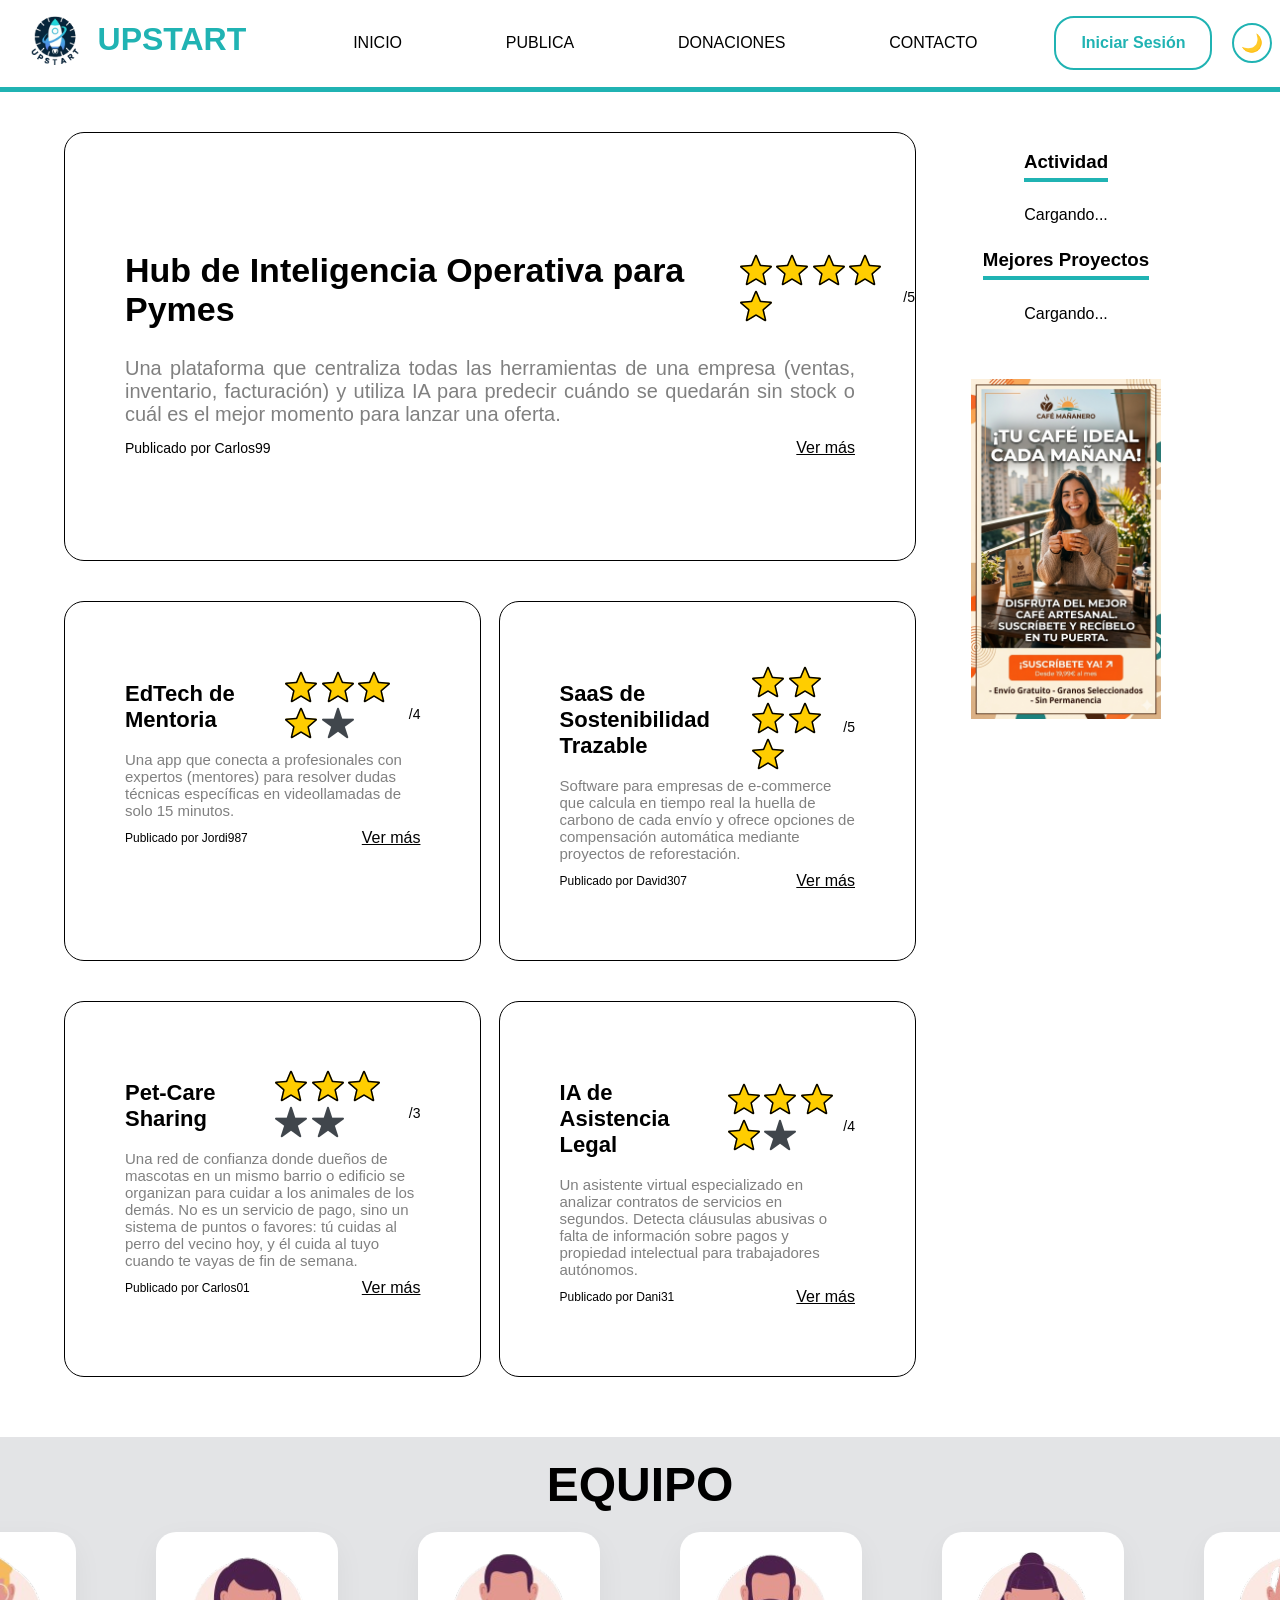
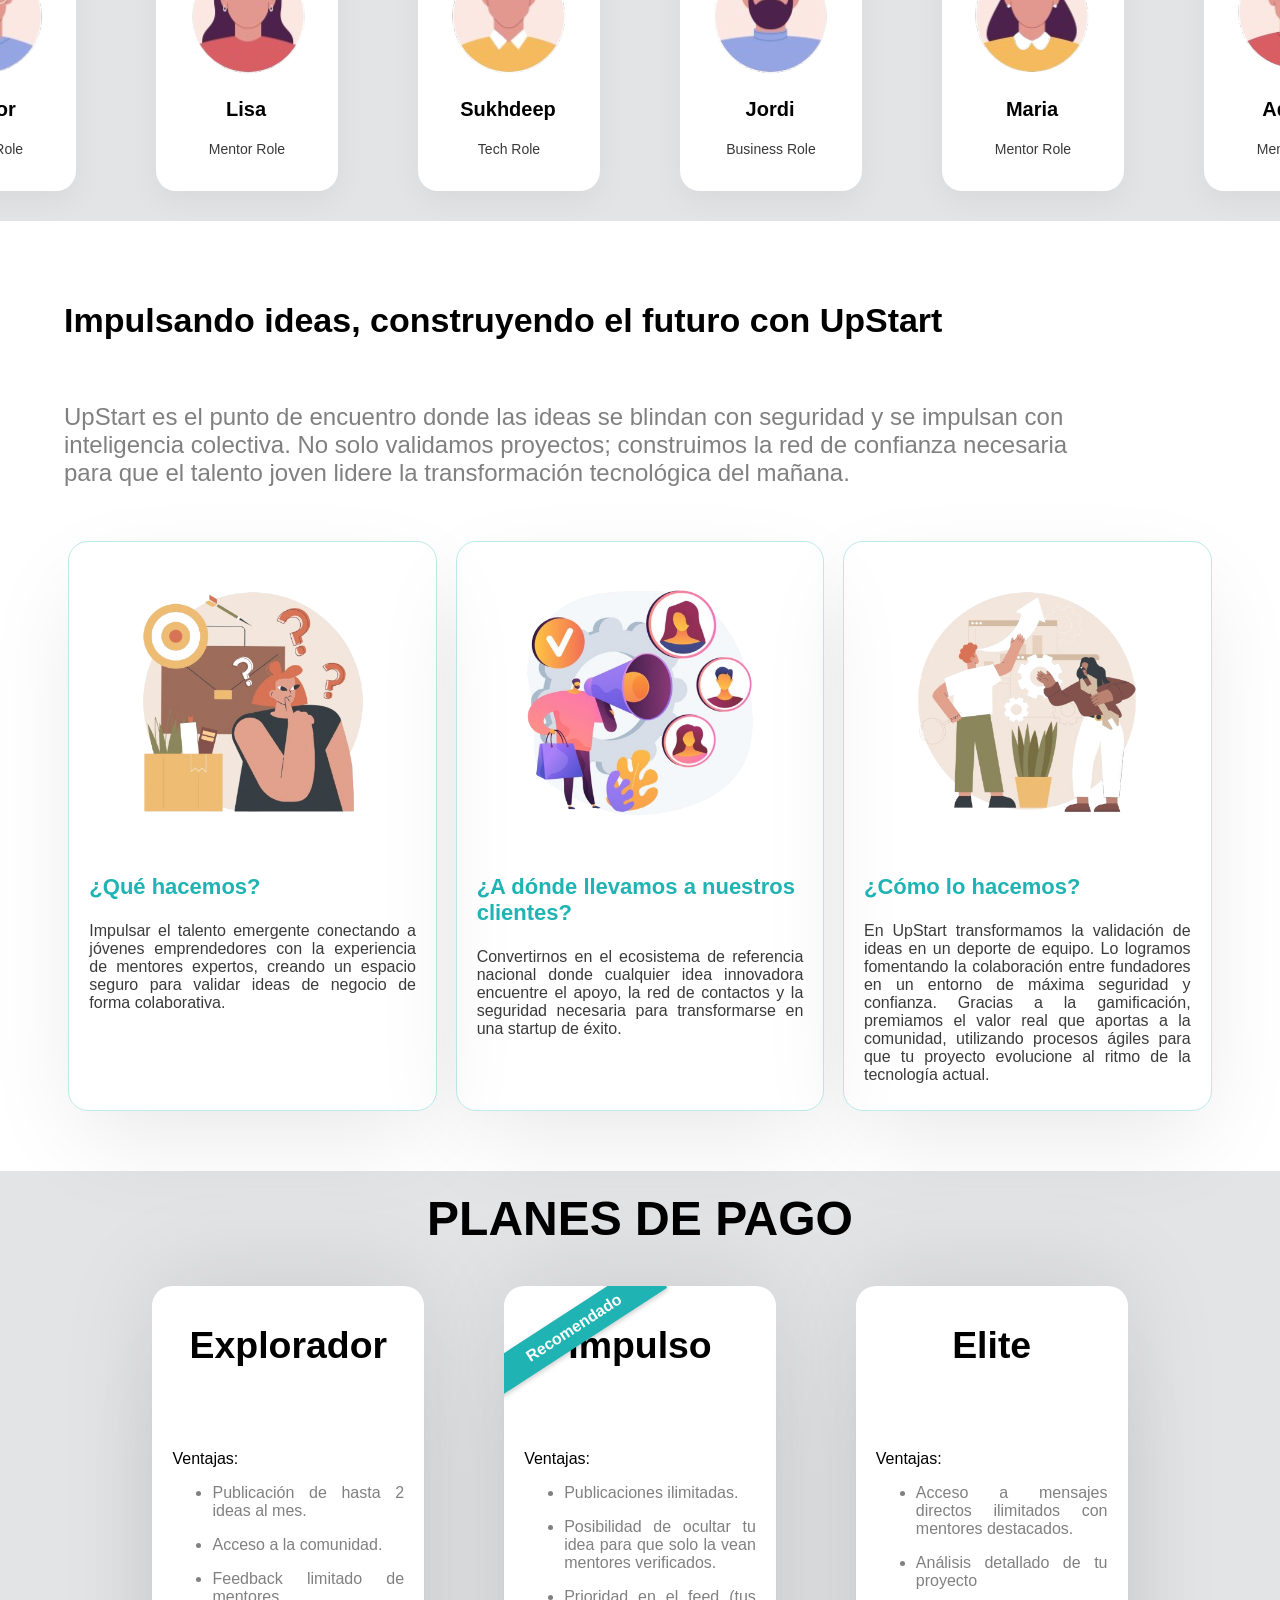
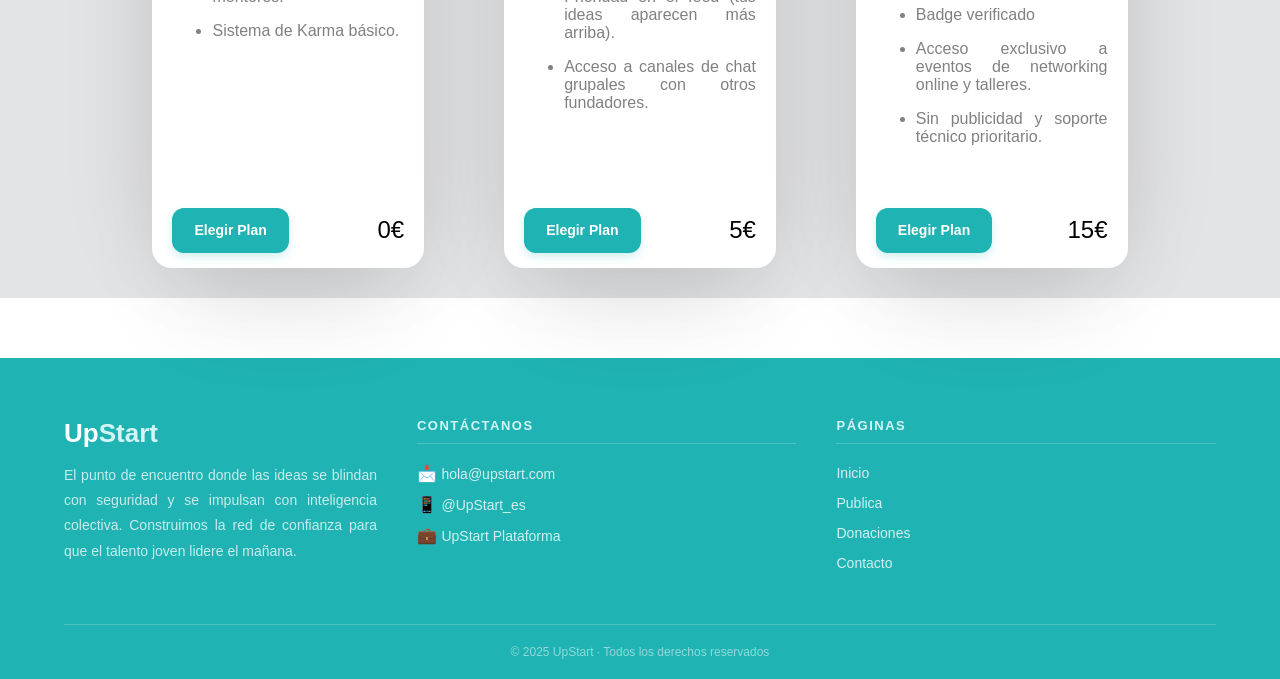
==== commit c2af7ac7: "Corregir errores tipográficos en varios archivos HTML para mejorar la coherencia del idioma." ====
--- a/index.html
+++ b/index.html
@@ -68,7 +68,7 @@
                         </div>
                         <div class="w-p flex">
                             <p class="p2-1">Publicado por Carlos99</p>
-                            <p class="p2 ver-dark"><a class="b" href="paginas/upstart.html">Ver mas</a></p>
+                            <p class="p2 ver-dark"><a class="b" href="paginas/upstart.html">Ver más</a></p>
                         </div>
                     </div>
                     <div class="flex ides">
@@ -93,7 +93,7 @@
                             </div>
                             <div class="w-p-2 flex">
                                 <p class="p2-2">Publicado por Jordi987</p>
-                                <p class="p2 ver-dark"><a class="b" href="paginas/upstart.html">Ver mas</a></p>
+                                <p class="p2 ver-dark"><a class="b" href="paginas/upstart.html">Ver más</a></p>
                             </div>
                         </div>
                         <div class="ide3">
@@ -117,7 +117,7 @@
                             </div>
                             <div class="w-p-2 flex">
                                 <p class="p2-2">Publicado por David307</p>
-                                <p class="p2 ver-dark"><a class="b" href="paginas/upstart.html">Ver mas</a></p>
+                                <p class="p2 ver-dark"><a class="b" href="paginas/upstart.html">Ver más</a></p>
                             </div>
                         </div>
                     </div>
@@ -143,7 +143,7 @@
                             </div>
                             <div class="w-p-2 flex">
                                 <p class="p2-2">Publicado por Carlos01</p>
-                                <p class="p2 ver-dark"><a class="b" href="paginas/upstart.html">Ver mas</a></p>
+                                <p class="p2 ver-dark"><a class="b" href="paginas/upstart.html">Ver más</a></p>
                             </div>
                         </div>
                         <div class="ide3">
@@ -167,7 +167,7 @@
                             </div>
                             <div class="w-p-2 flex">
                                 <p class="p2-2">Publicado por Dani31</p>
-                                <p class="p2 ver-dark"><a class="b" href="paginas/upstart.html">Ver mas</a></p>
+                                <p class="p2 ver-dark"><a class="b" href="paginas/upstart.html">Ver más</a></p>
                             </div>
                         </div>
                     </div>
--- a/modooscuro.css
+++ b/modooscuro.css
@@ -71,7 +71,6 @@
     color: #e0e0e0;
 }
 
-/* Tarjetas de ideas (páginas Tailwind) */
 body.dark .bg-white {
     background-color: #1e1e1e;
     color: #e0e0e0;
@@ -122,3 +121,6 @@
     color: white;
 }
 
+body.dark .char-black{
+    color: black;
+}
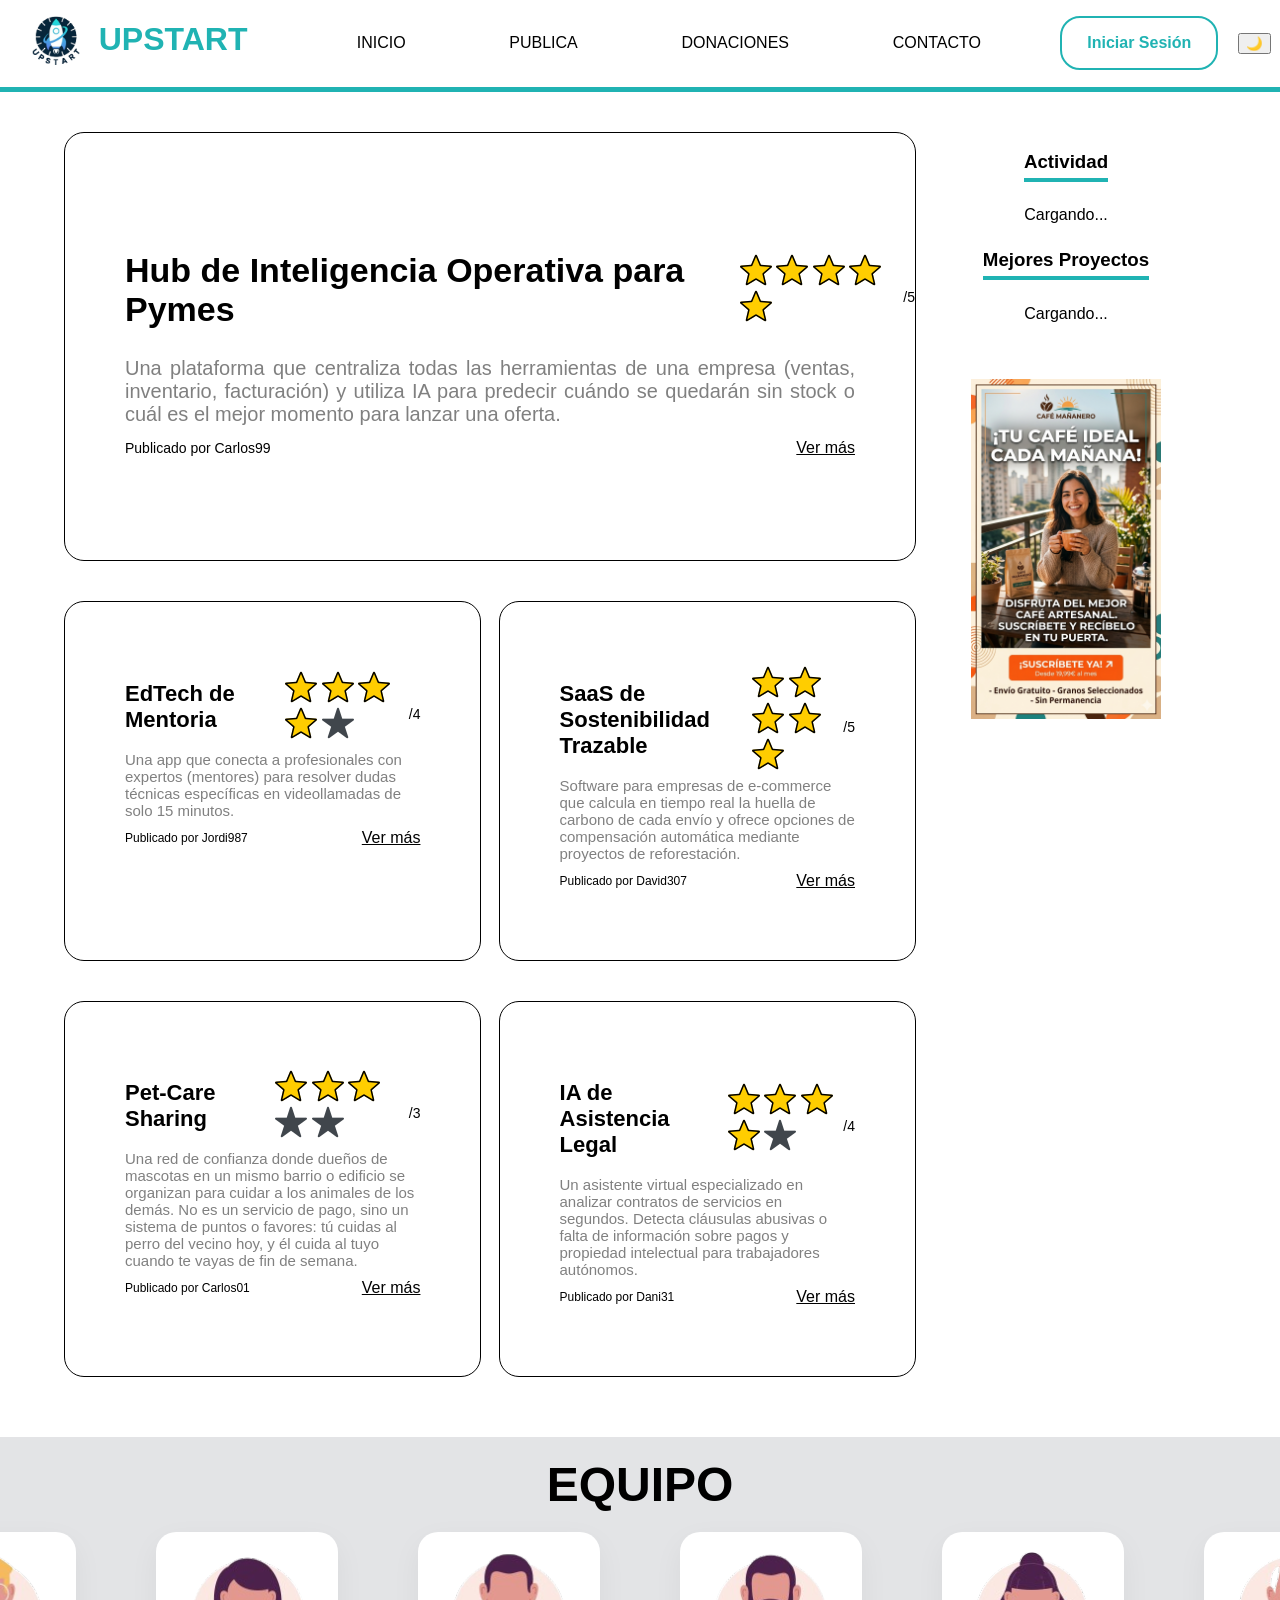
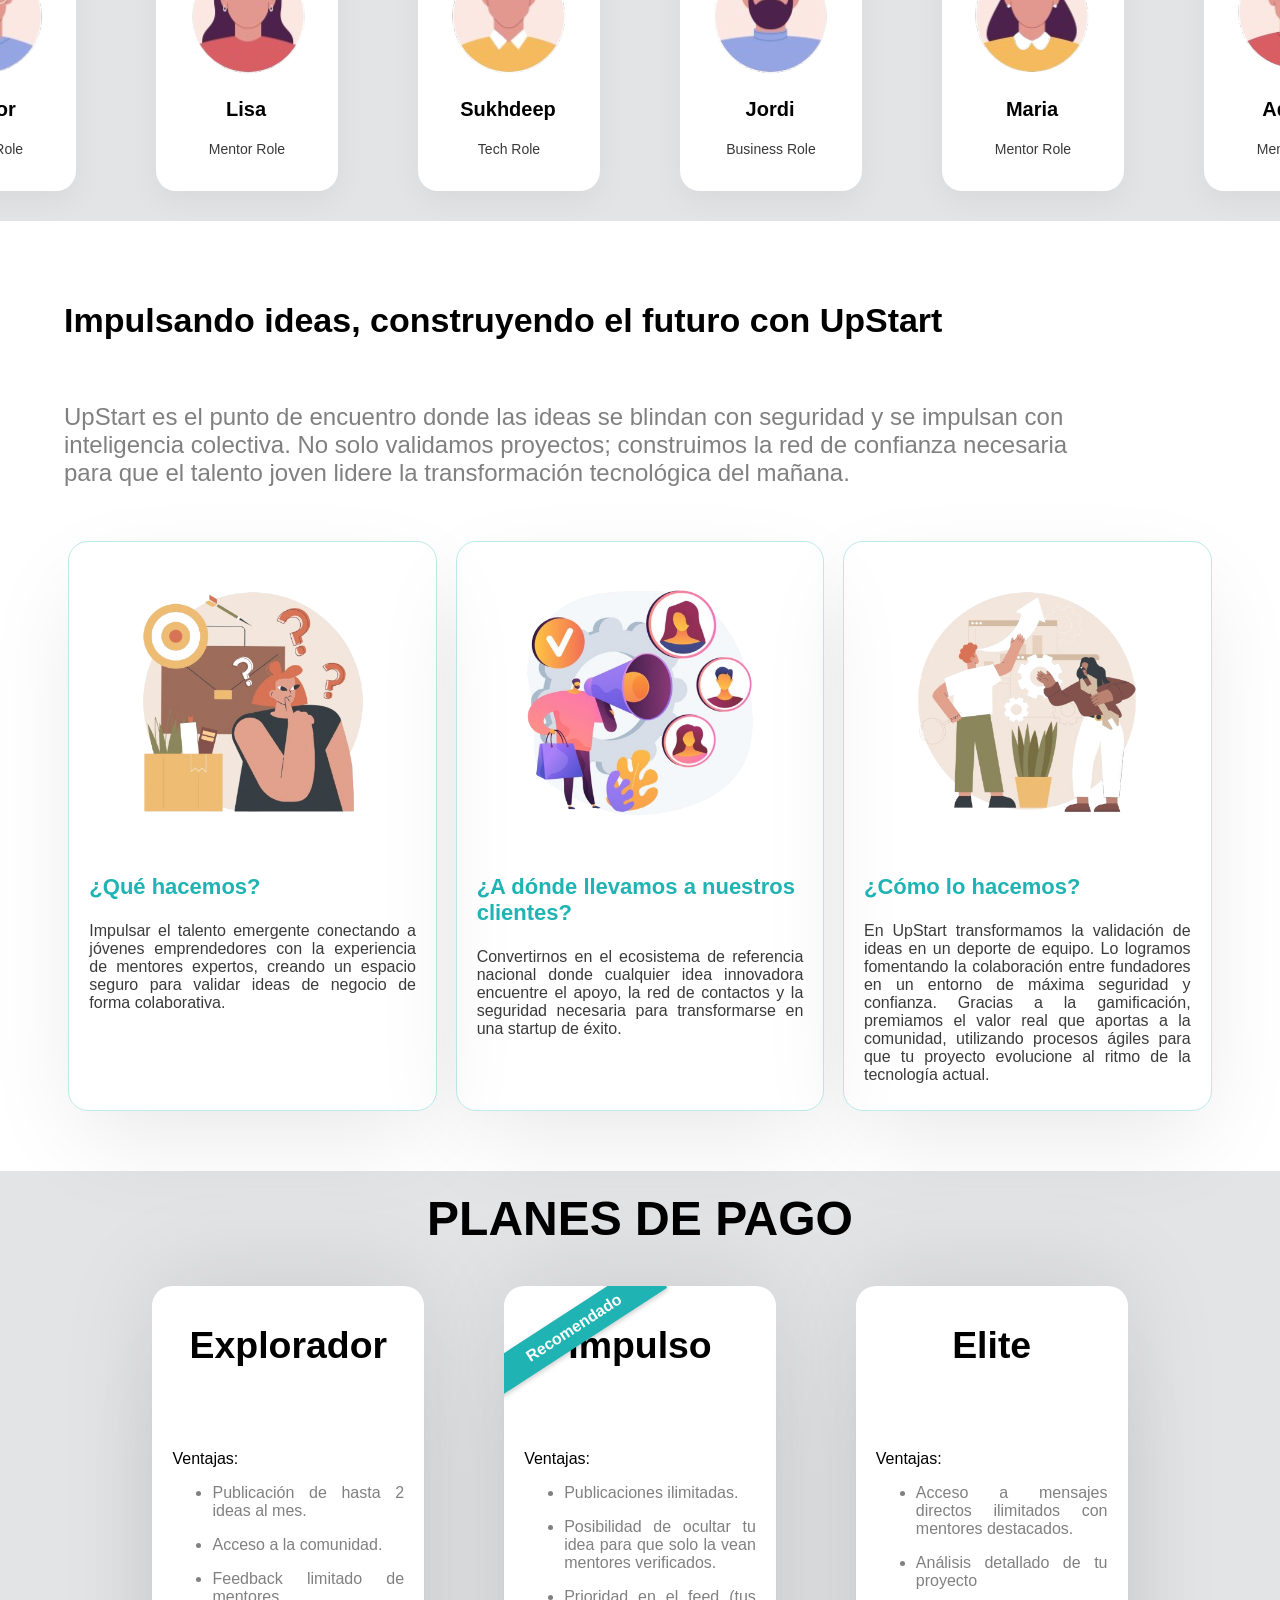
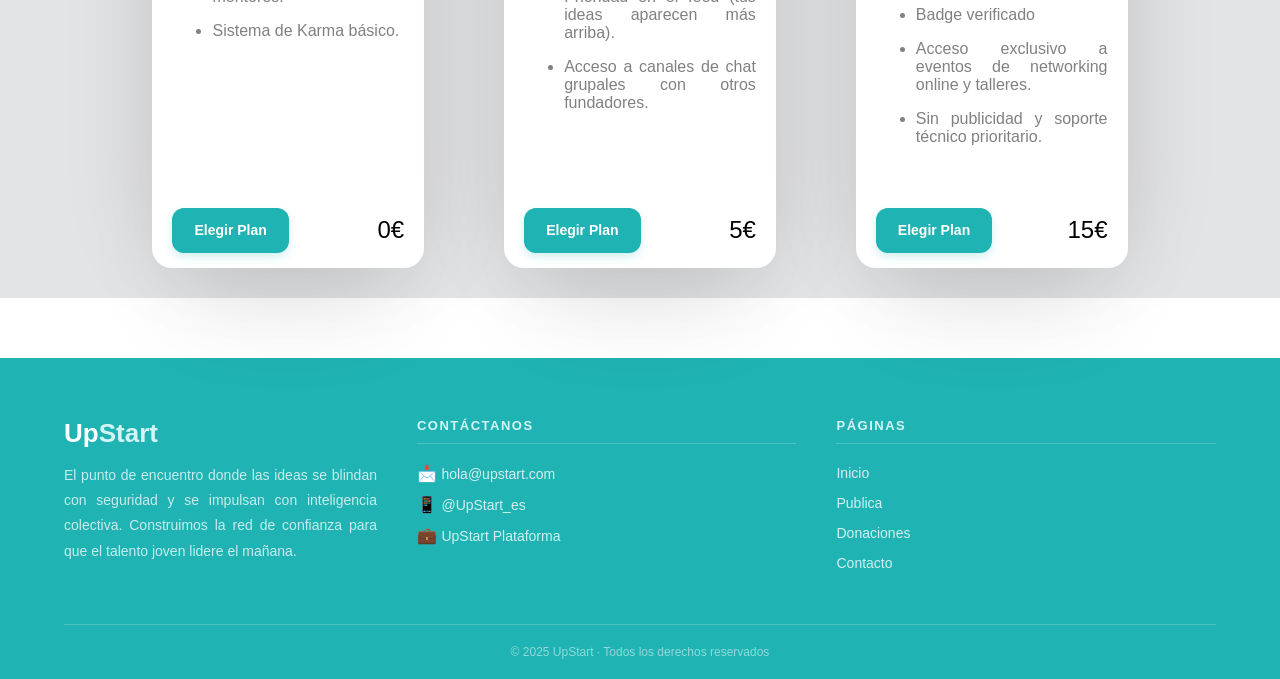
==== commit 0c00fa4a: "Eliminar enlace a 'modooscuro.css' en index.html para simplificar la carga de estilos." ====
--- a/index.html
+++ b/index.html
@@ -6,7 +6,6 @@
     <title>UPSTART</title>
     <link rel="stylesheet" href="style.css">
     <link rel="shortcut icon" href="imagenes/icono.png" type="image/x-icon">
-    <link rel="stylesheet" href="modooscuro.css">
 </head>
 <body>
     <header class="flex">
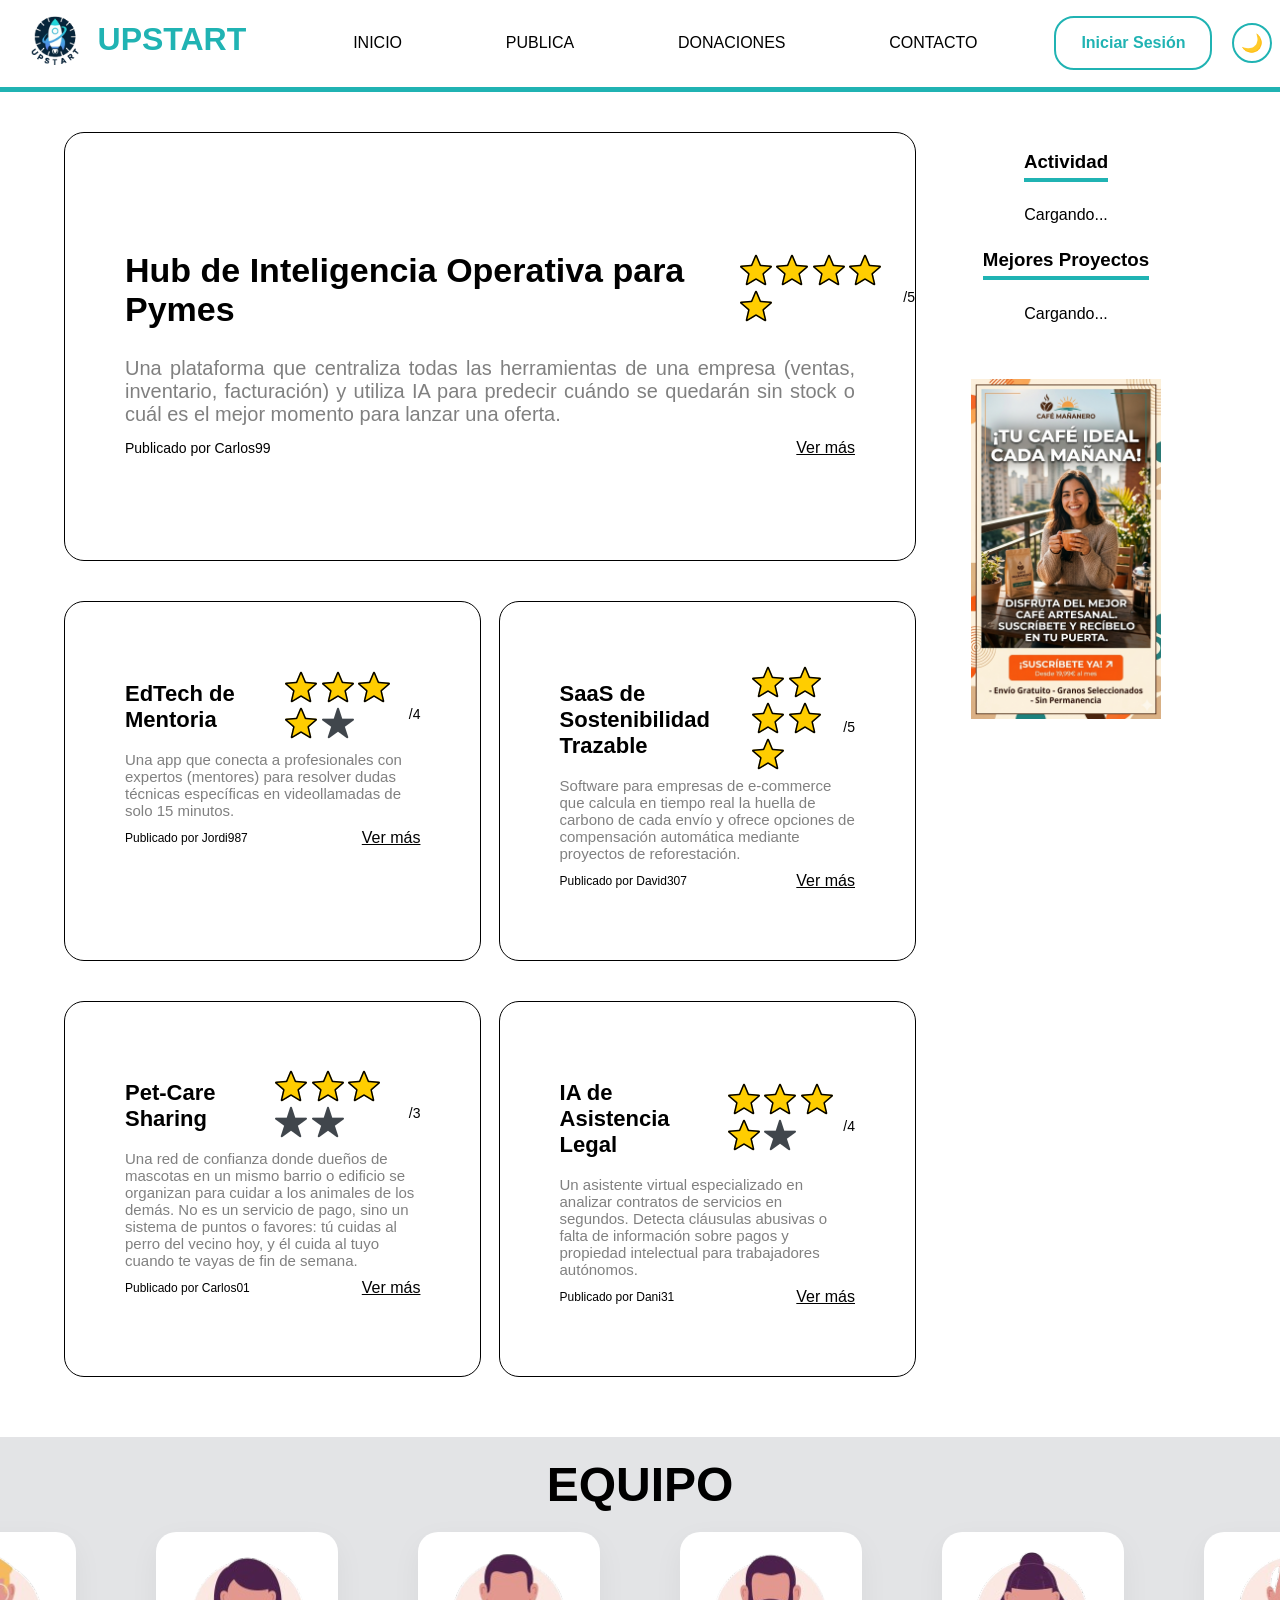
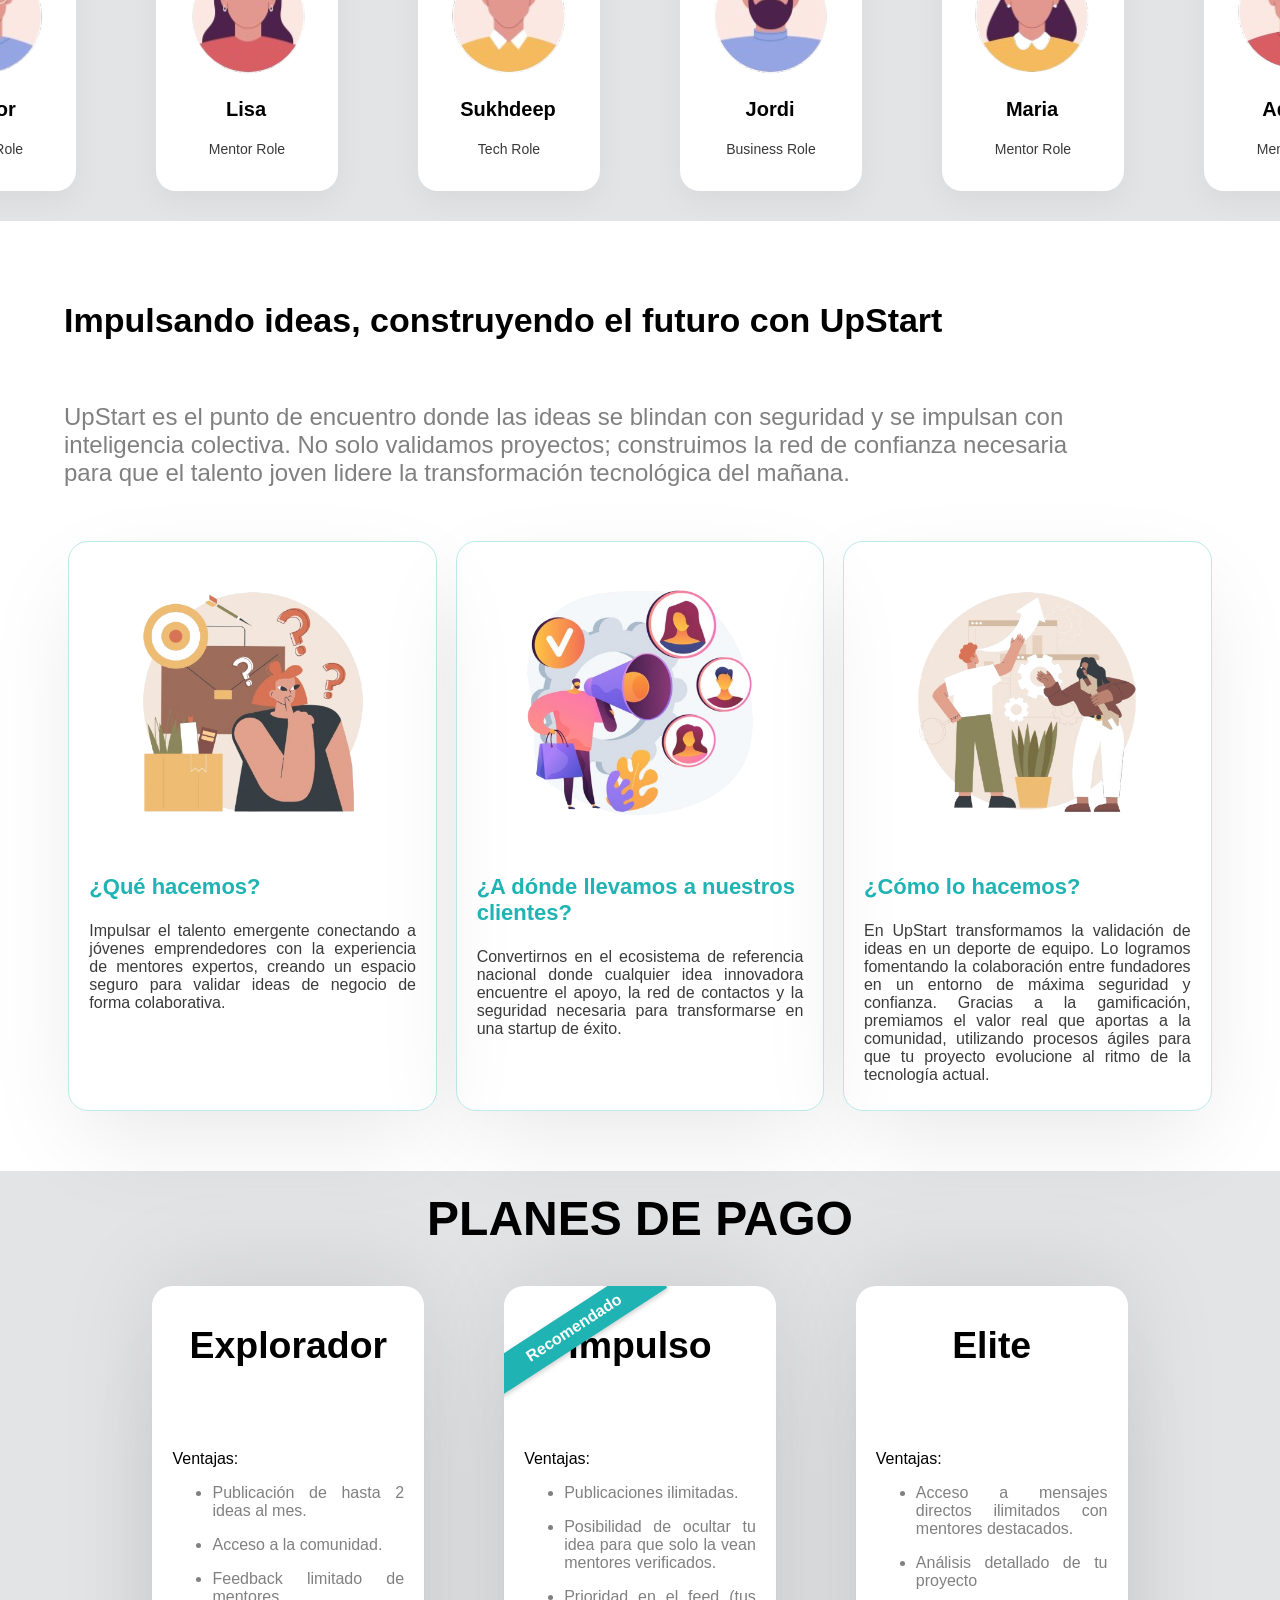
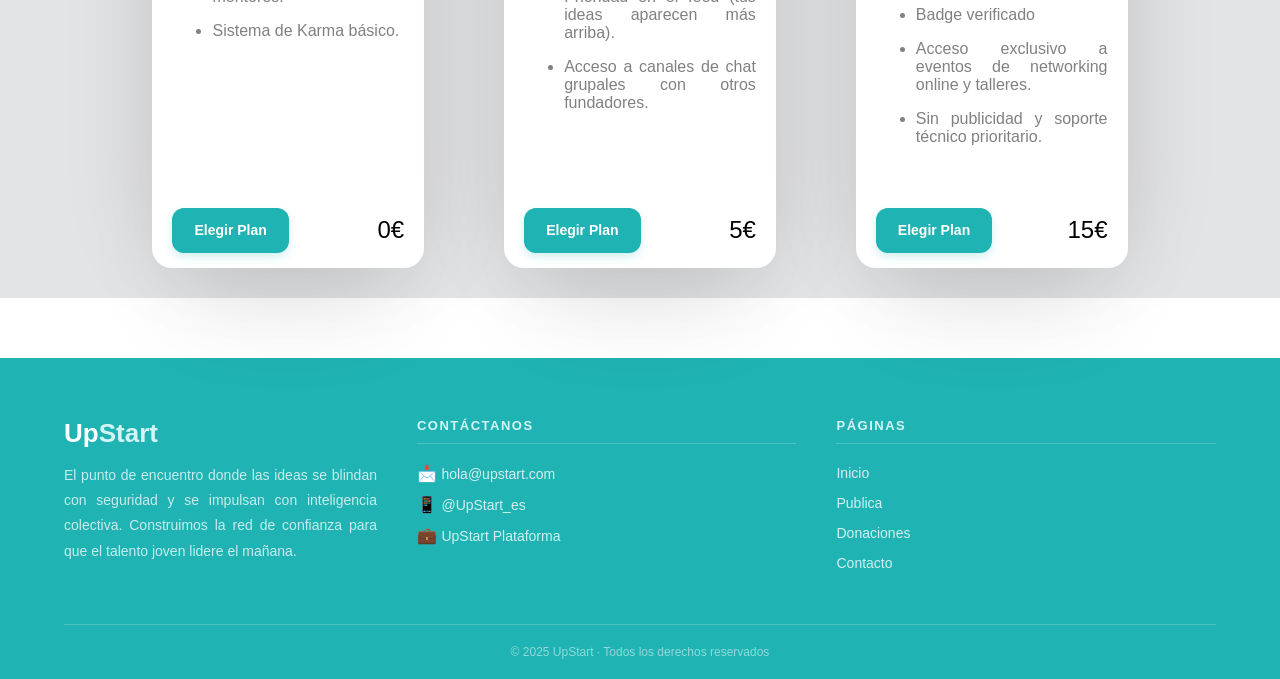
==== commit 9463f197: "Agregar enlace a 'modooscuro.css' en index.html para habilitar el modo oscuro." ====
--- a/index.html
+++ b/index.html
@@ -6,6 +6,7 @@
     <title>UPSTART</title>
     <link rel="stylesheet" href="style.css">
     <link rel="shortcut icon" href="imagenes/icono.png" type="image/x-icon">
+    <link rel="stylesheet" href="modooscuro.css">
 </head>
 <body>
     <header class="flex">
--- a/modooscuro.css
+++ b/modooscuro.css
@@ -0,0 +1,126 @@
+/* Botón modo nocturno */
+#darkToggle {
+    background: none;
+    border: 2px solid #20b3b3;
+    border-radius: 50%;
+    width: 40px;
+    height: 40px;
+    font-size: 1.1em;
+    cursor: pointer;
+    transition: all 0.3s;
+    padding: 0;
+}
+
+#darkToggle:hover {
+    background: #20b3b3;
+    transform: scale(1.1);
+}
+
+/* Variables modo oscuro */
+body.dark {
+    background-color: #121212;
+    color: #e0e0e0;
+}
+
+body.dark header {
+    background-color: #1e1e1e;
+    border-bottom-color: #20b3b3;
+    color: #e0e0e0;
+}
+
+body.dark nav ul a {
+    color: #e0e0e0;
+}
+
+body.dark .ide1,
+body.dark .ide2,
+body.dark .ide3 {
+    background-color: #1e1e1e;
+    border-color: #333;
+    color: #e0e0e0;
+}
+
+body.dark .ide1 h2,
+body.dark .ide2 h2,
+body.dark .ide3 h2 {
+    color: #e0e0e0;
+}
+
+body.dark .p1,
+body.dark .p1-2 {
+    color: #aaa;
+}
+
+body.dark .rk {
+    color: #e0e0e0;
+}
+
+body.dark .base {
+    background-color: #1a1a1a;
+    color: #e0e0e0;
+}
+
+body.dark .pg-div {
+    background-color: #1e1e1e;
+    border-color: #333;
+    color: #e0e0e0;
+}
+
+body.dark footer {
+    background-color: #1a1a1a;
+    color: #e0e0e0;
+}
+
+body.dark .bg-white {
+    background-color: #1e1e1e;
+    color: #e0e0e0;
+}
+
+body.dark .border-gray-200 {
+    border-color: #333;
+}
+
+body.dark .text-black {
+    color: #e0e0e0;
+}
+
+body.dark .text-gray-500 {
+    color: #aaa;
+}
+
+body.dark .text-gray-400 {
+    color: #888;
+}
+
+body.dark .text-gray-600 {
+    color: #bbb;
+}
+
+
+body.dark .dark-btn{
+    background-color: #1a1a1a !important;
+    color: white !important;
+}
+
+body.dark .ver-dark a{
+    color: white;
+}
+
+body.dark .dark-equipo{
+    color: white;
+}
+
+body.dark .dark-impulsando{
+    color: white;
+}
+
+body.dark .dark-descripcion{
+    color: #aaa;
+}
+body.dark .dark-planes{
+    color: white;
+}
+
+body.dark .char-black{
+    color: black;
+}
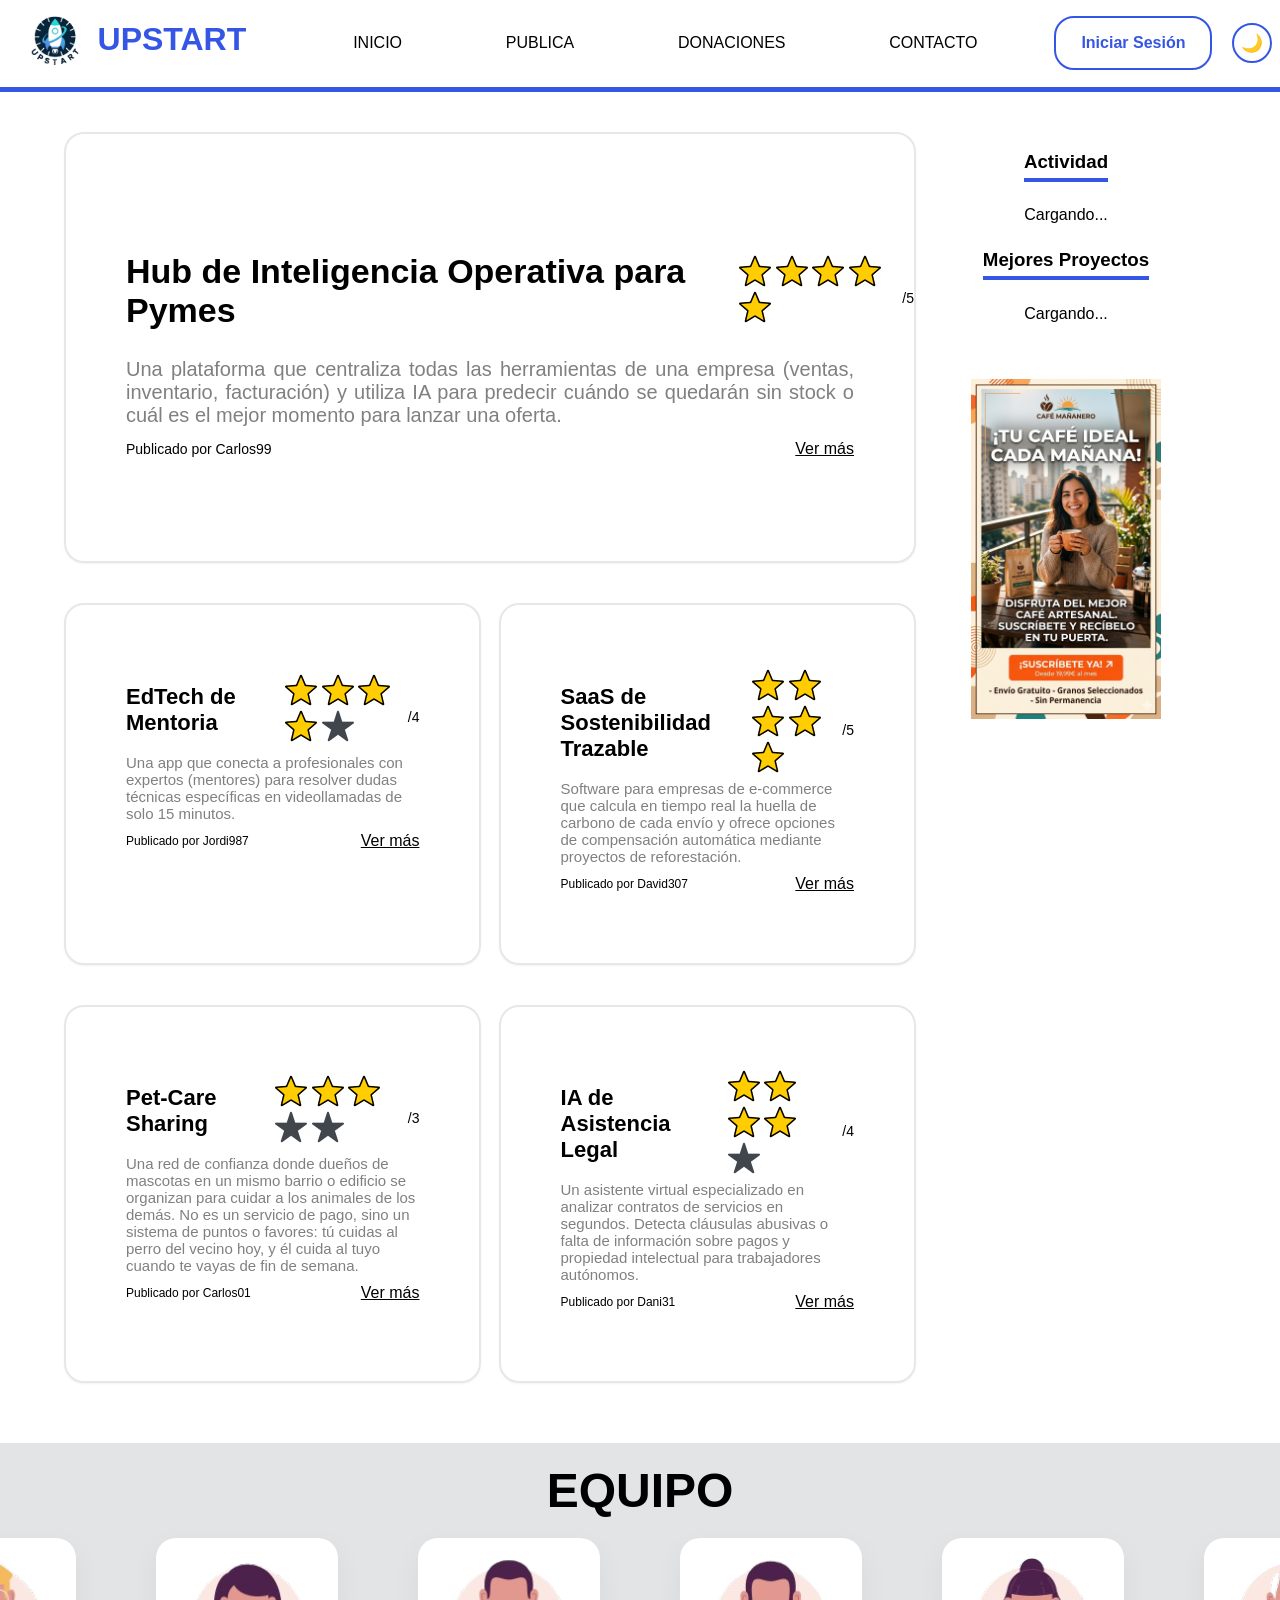
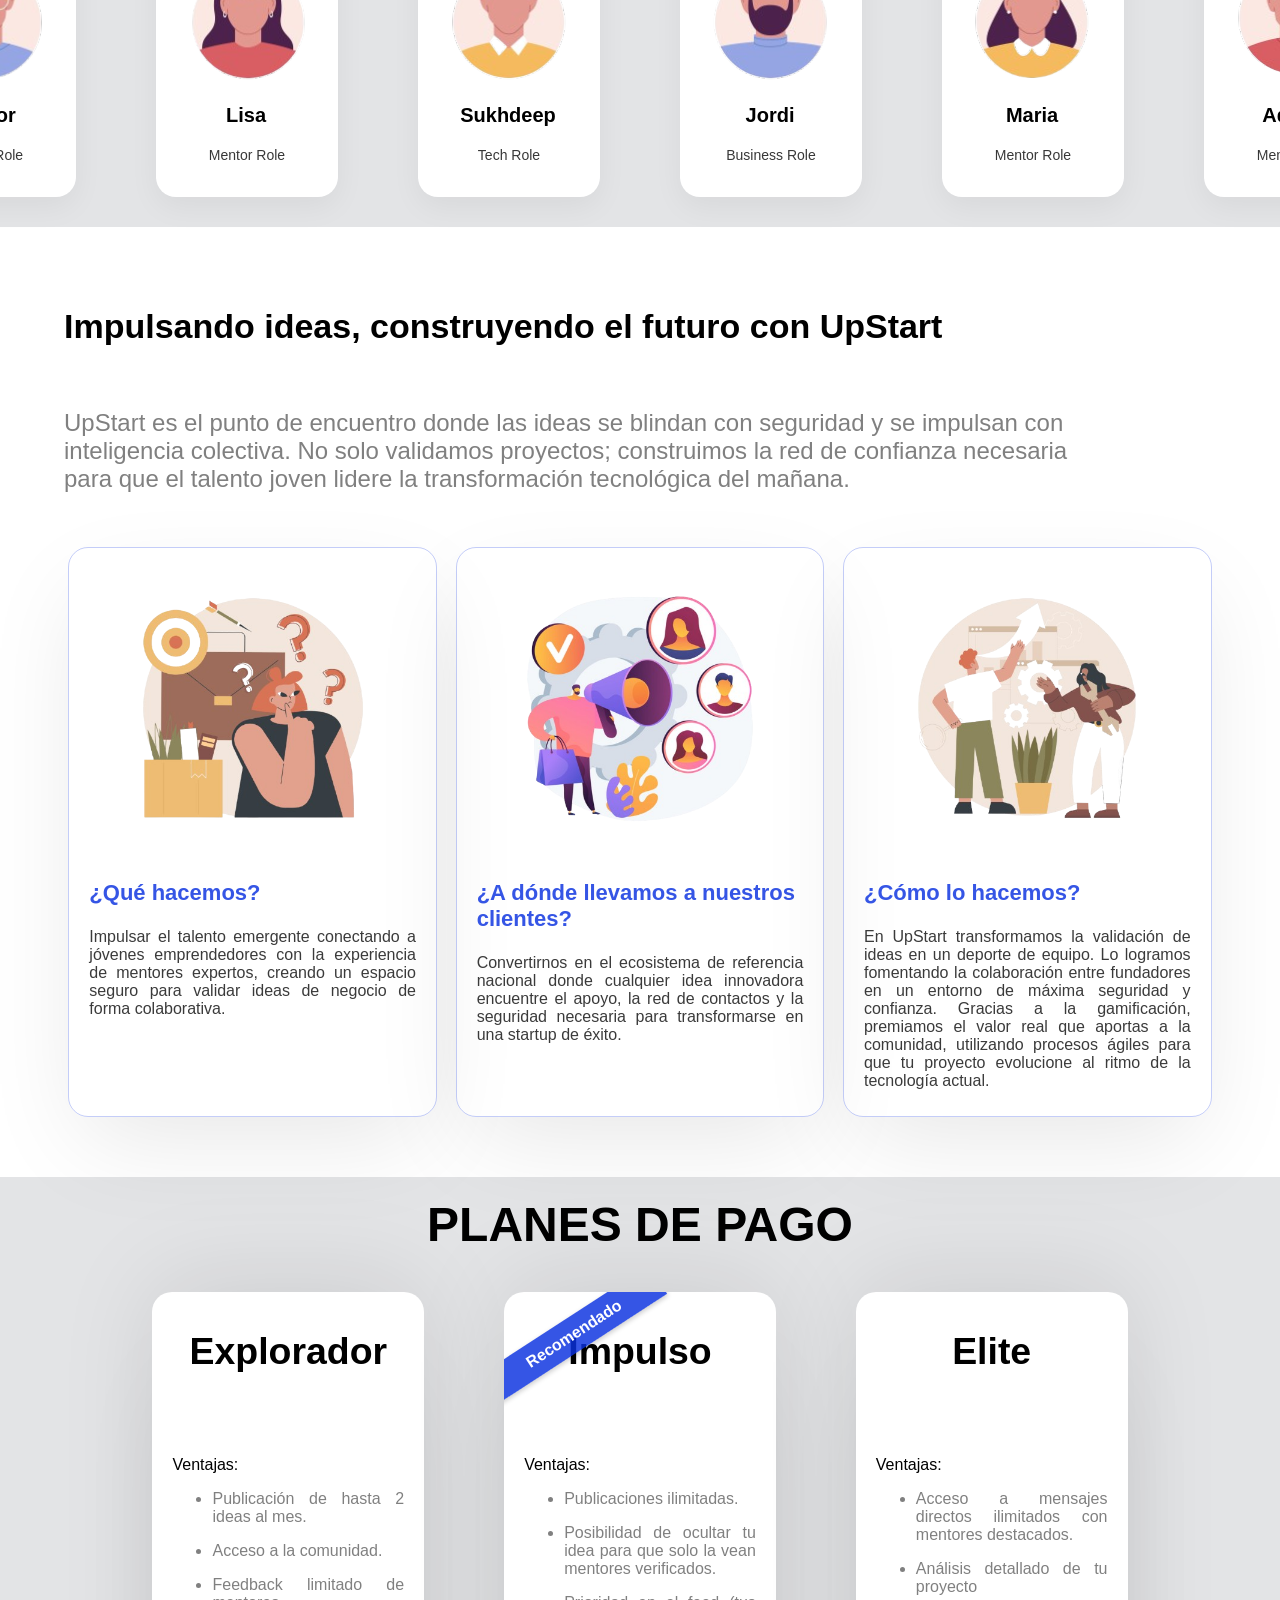
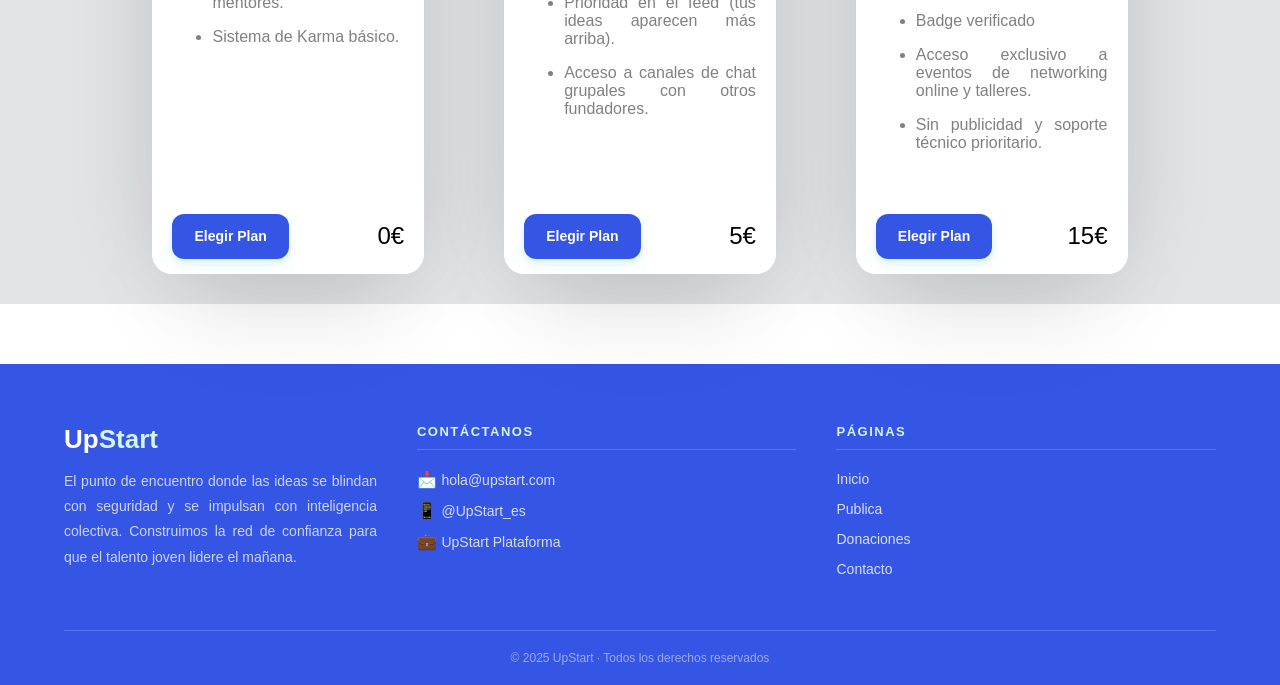
==== commit 6847df43: "Refactor footer structure and update color scheme to enhance visual consistency" ====
--- a/index.html
+++ b/index.html
@@ -362,38 +362,38 @@
             </div>      
         </div>
     </main>
-<footer>
-    <div class="footer-inner">
-
-        <div class="footer-brand">
-            <span class="footer-logo">Up<span>Start</span></span>
-            <p>El punto de encuentro donde las ideas se blindan con seguridad y se impulsan con inteligencia colectiva. Construimos la red de confianza para que el talento joven lidere el mañana.</p>
-        </div>
-
-        <div class="footer-col">
-            <h4>Contáctanos</h4>
-            <ul>
-                <li>📩 <a href="mailto:hola@upstart.com">hola@upstart.com</a></li>
-                <li>📱 <a href="#">@UpStart_es</a></li>
-                <li>💼 <a href="#">UpStart Plataforma</a></li>
-            </ul>
-        </div>
-
-        <div class="footer-col">
-            <h4>Páginas</h4>
-            <ul>
-                <li><a href="index.html">Inicio</a></li>
-                <li><a href="paginas/upstart.html">Publica</a></li>
-                <li><a href="paginas/donaciones.html">Donaciones</a></li>
-                <li><a href="paginas/contacto.html">Contacto</a></li>
-            </ul>
-        </div>
-
-    </div>
-    <div class="footer-bottom">
-        <p>© 2025 UpStart · Todos los derechos reservados</p>
-    </div>
-</footer>
+    <footer>
+        <div class="footer-inner">
+
+            <div class="footer-brand">
+                <span class="footer-logo">Up<span>Start</span></span>
+                <p>El punto de encuentro donde las ideas se blindan con seguridad y se impulsan con inteligencia colectiva. Construimos la red de confianza para que el talento joven lidere el mañana.</p>
+            </div>
+
+            <div class="footer-col">
+                <h4>Contáctanos</h4>
+                <ul>
+                    <li>📩 <a href="mailto:hola@upstart.com">hola@upstart.com</a></li>
+                    <li>📱 <a href="#">@UpStart_es</a></li>
+                    <li>💼 <a href="#">UpStart Plataforma</a></li>
+                </ul>
+            </div>
+
+            <div class="footer-col">
+                <h4>Páginas</h4>
+                <ul>
+                    <li><a href="index.html">Inicio</a></li>
+                    <li><a href="paginas/upstart.html">Publica</a></li>
+                    <li><a href="paginas/donaciones.html">Donaciones</a></li>
+                    <li><a href="paginas/contacto.html">Contacto</a></li>
+                </ul>
+            </div>
+
+        </div>
+        <div class="footer-bottom">
+            <p>© 2025 UpStart · Todos los derechos reservados</p>
+        </div>
+    </footer>
 <script src="https://cdn.jsdelivr.net/npm/@supabase/supabase-js@2"></script>
 <script>
     // Establecer conexión con SupaBase
--- a/style.css
+++ b/style.css
@@ -78,7 +78,7 @@
     width: 100%; /* Que ocupe toda la pantalla*/
     justify-content: space-around;  /*Que los elementos esten separados entre si con el mismo espaciado entre ellos*/
     align-items: center; /*Los alineamos al centro para que los 3 elementos esten a la misma altura*/
-    border-bottom: 5px solid #20b3b3 /* Como si fuese un <hr> pero le ponemos un borde abajo para que se vea una separación entre el header y el main*/
+    border-bottom: 5px solid #0a31e0d2 /* Como si fuese un <hr> pero le ponemos un borde abajo para que se vea una separación entre el header y el main*/
 }
 
 .logo{ /*Seleccionamos al div del logo para indicarle un tamaño y alinearlo con el texto*/
@@ -92,7 +92,7 @@
 }
 
 h1{ /*Color principal hacia el titulo o al nombre de la plataforma*/
-    color: #20b3b3;
+    color: #0a31e0d2;
 }
 
 nav{ /*Al nav donde esta el menu, ponemos que ocupe el 60% del espacio*/
@@ -136,13 +136,12 @@
 }
 
 .lg{ /*Aqui donde le ponemos un borde y un radio al botón del Log In*/
-    border: 2px solid #20b3b3;
+    border: 2px solid #0a31e0d2;
     border-radius: 20px;
 }
 
 .lg a{ /*y un color de texto hacia la etiqueta <a>*/
-    color:#20b3b3;
-
+    color:#0a31e0d2;
 }
 
 /*Aqui pondrmeos una transicion al pasar el ratón con un hover para que cambie el fondo y el color de texto.*/
@@ -153,7 +152,7 @@
 }
 
 .lg:hover{
-    background: #20b3b3; 
+    background: #0a31e0d2; 
 }
 
 /* En esta parte seleccionamos el id del div para poder salir de la cesión */
@@ -204,7 +203,7 @@
 }
     /* Aqui creamos cada idea para que este centrado */
 .ide1{
-    border: 1px solid #000;
+    border: 2px solid #e5e7eb;
     max-width: 5000px;
     width: 100%;
     display: flex;
@@ -212,6 +211,14 @@
     padding: 90px 0;
     border-radius: 20px;
     flex-direction: column;
+    box-shadow: 0 1px 2px 0 rgba(0, 0, 0, 0.05);
+}
+
+.ide1:hover{
+    box-shadow: 0 4px 6px -1px rgba(0, 0, 0, 0.1), 0 2px 4px -2px rgba(0, 0, 0, 0.1);
+    transition-property: box-shadow;
+    transition-timing-function: cubic-bezier(0.4, 0, 0.2, 1);
+    transition-duration: 150ms;
 }
 
     /* Aqui ponemos un gap para que haya separación entre el titulo y las estrellas */
@@ -287,9 +294,17 @@
     max-width: 49%;
     width: 100%;
     /* Diseño visual: borde sólido, esquinas redondeadas y espacio interno amplio */
-    border: 1px solid #000;
+    border: 2px solid #e5e7eb;
     padding: 60px;
     border-radius: 20px;
+    box-shadow: 0 1px 2px 0 rgba(0, 0, 0, 0.05);
+}
+
+.ide2:hover{
+    box-shadow: 0 4px 6px -1px rgba(0, 0, 0, 0.1), 0 2px 4px -2px rgba(0, 0, 0, 0.1);
+    transition-property: box-shadow;
+    transition-timing-function: cubic-bezier(0.4, 0, 0.2, 1);
+    transition-duration: 150ms;
 }
 
 .ide2 h2{
@@ -320,9 +335,17 @@
 .ide3{
     /* La siguiente idea con casi el mismo estilo */
     width: 49%;
-    border: 1px solid #000;
+    border: 2px solid #e5e7eb;
     padding: 60px;
     border-radius: 20px;
+    box-shadow: 0 1px 2px 0 rgba(0, 0, 0, 0.05); 
+}
+
+.ide3:hover{
+    box-shadow: 0 4px 6px -1px rgba(0, 0, 0, 0.1), 0 2px 4px -2px rgba(0, 0, 0, 0.1);
+    transition-property: box-shadow;
+    transition-timing-function: cubic-bezier(0.4, 0, 0.2, 1);
+    transition-duration: 150ms;
 }
 
 .ide3 h2{ 
@@ -367,7 +390,7 @@
 }
 
 .h3-list{ /*le ponemos un borde debajo del h3*/
-    border-bottom: 4px solid #20b3b3;
+    border-bottom: 4px solid #0a31e0d2;
     padding-bottom: 5px;
 }
 
@@ -447,7 +470,7 @@
 }
 
 .pilar{
-    border: 1px solid rgba(32, 179, 179, 0.295);
+    border: 1px solid #0a31e03d;
     box-shadow: 0px 34px 100px -16px rgba(0,0,0,0.1);
     padding: 10px 20px;
     width: 32%;
@@ -459,7 +482,7 @@
 
 .pilar:hover {
   transform: translateY(-10px); /* Movimiento suave al pasar el ratón */
-  border-color: #20b3b3; /* Resalta el borde al hacer hover */
+  border-color: #0a31e0d2; /* Resalta el borde al hacer hover */
 }
 
 .pilar p{ /*Color negro del texto*/
@@ -468,6 +491,7 @@
 
 .pilar h3{
     font-size: 22px;
+    color: #0a31e0d2;
 }
 
 
@@ -562,7 +586,7 @@
     cursor: pointer;
     padding: 10px 22px;
     border-radius: 12px;
-    background-color: #20b3b3;
+    background-color: #0a31e0d2;
     color: white;
     font-weight: 600;
     /* Sombra en la parte vertical zona de abajo */
@@ -581,7 +605,7 @@
 }
 
 .recomendado{  /*Para crear la etiqueta de Recomendado para atraer a los usuarios*/
-background-color: #20b3b3;
+background-color: #0a31e0d2;
   color: white;
   text-align: center;
   font-weight: bold;
@@ -600,7 +624,7 @@
 /* FOOTER */
 
 footer {
-    background: #20b3b3;
+    background: #0a31e0d2;
     width: 100%;
     margin-top: 60px;
 }
--- a/modooscuro.css
+++ b/modooscuro.css
@@ -1,7 +1,7 @@
 /* Botón modo nocturno */
 #darkToggle {
     background: none;
-    border: 2px solid #20b3b3;
+    border: 2px solid #0a31e0d2;
     border-radius: 50%;
     width: 40px;
     height: 40px;
@@ -12,7 +12,7 @@
 }
 
 #darkToggle:hover {
-    background: #20b3b3;
+    background: #0a31e0d2;
     transform: scale(1.1);
 }
 
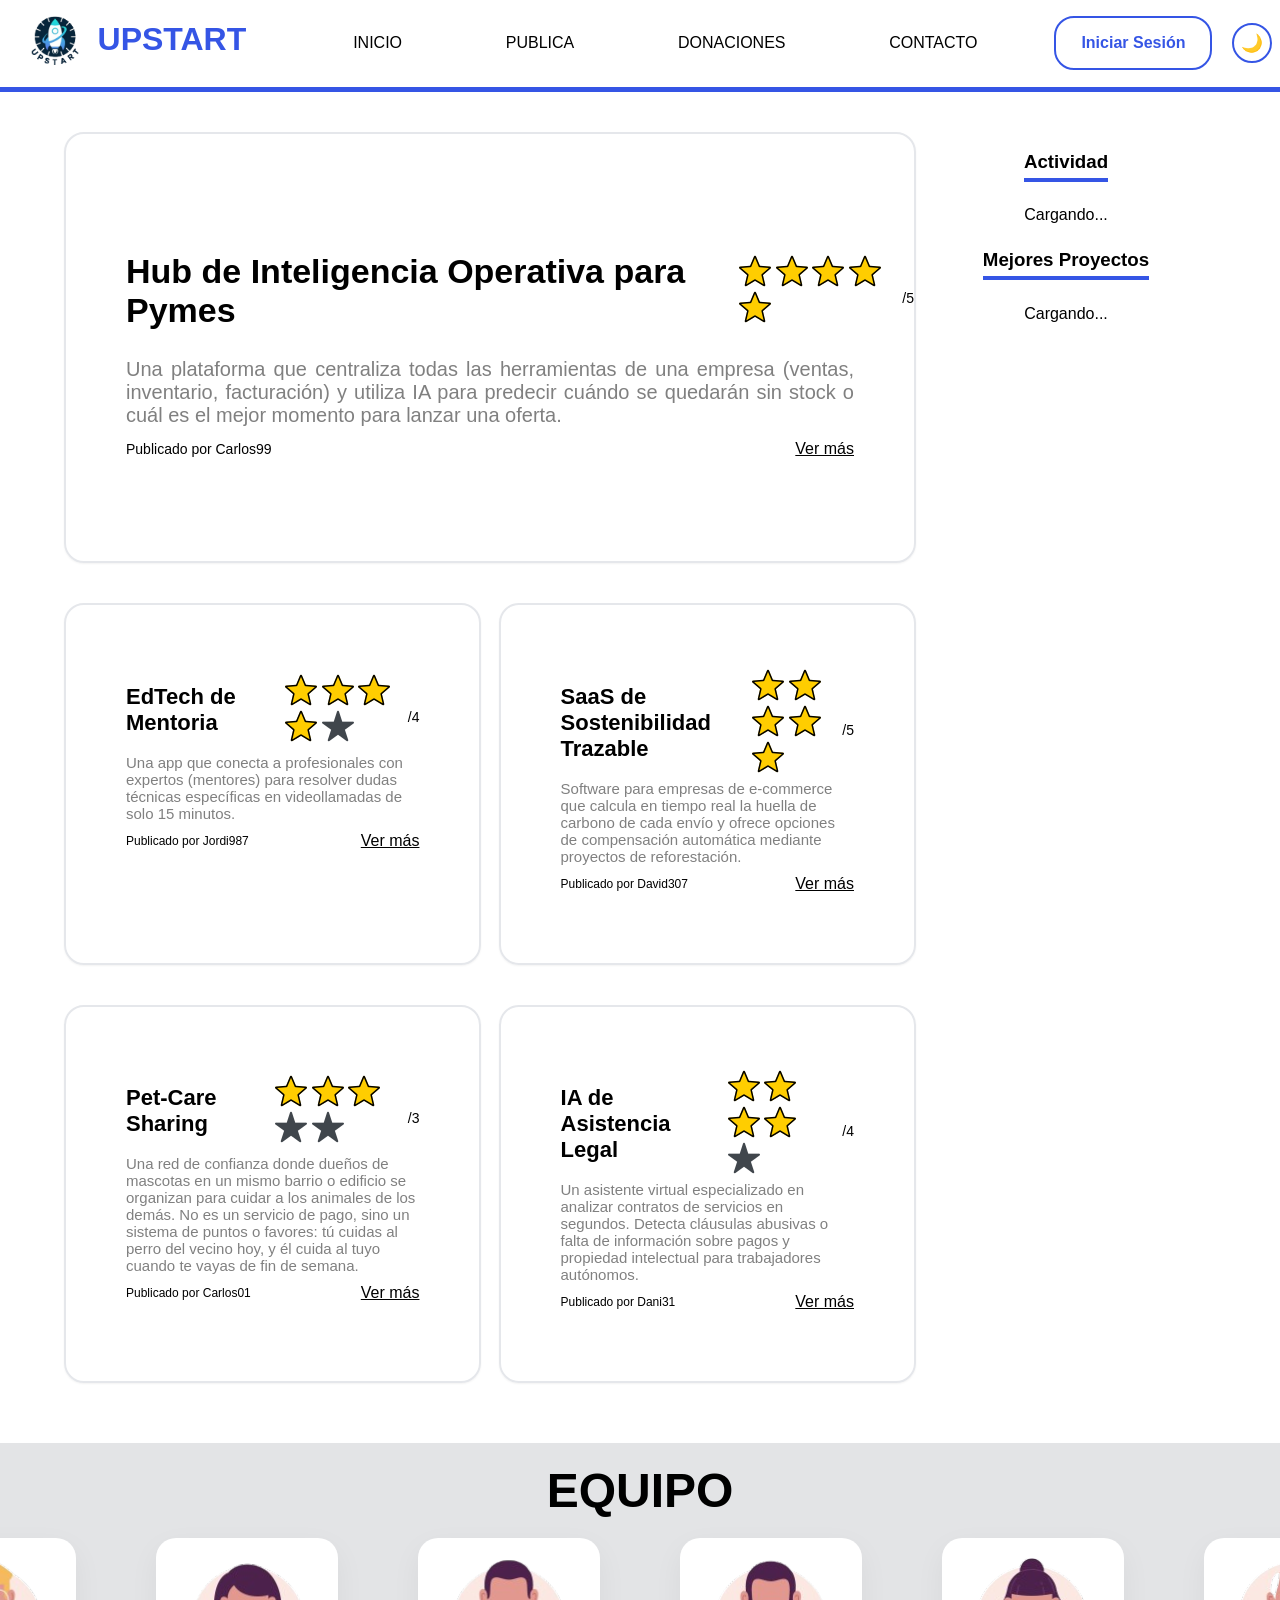
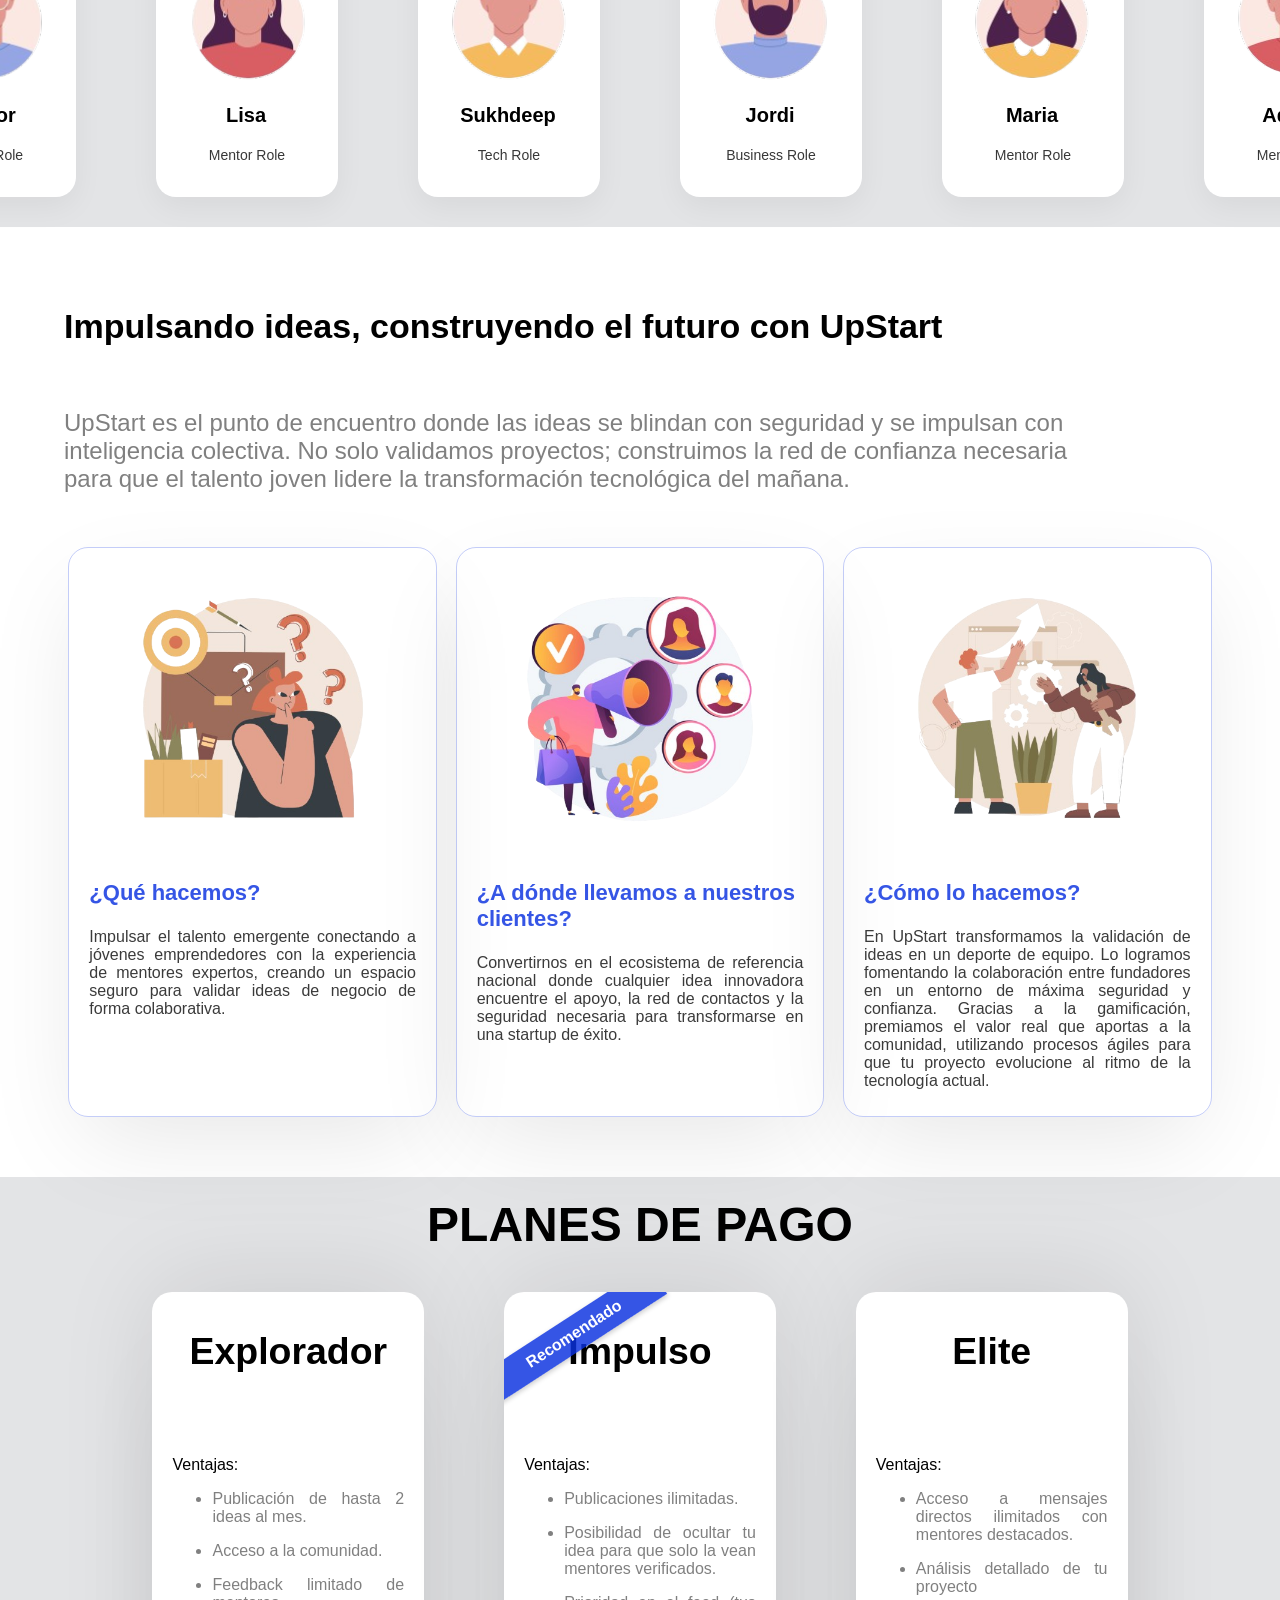
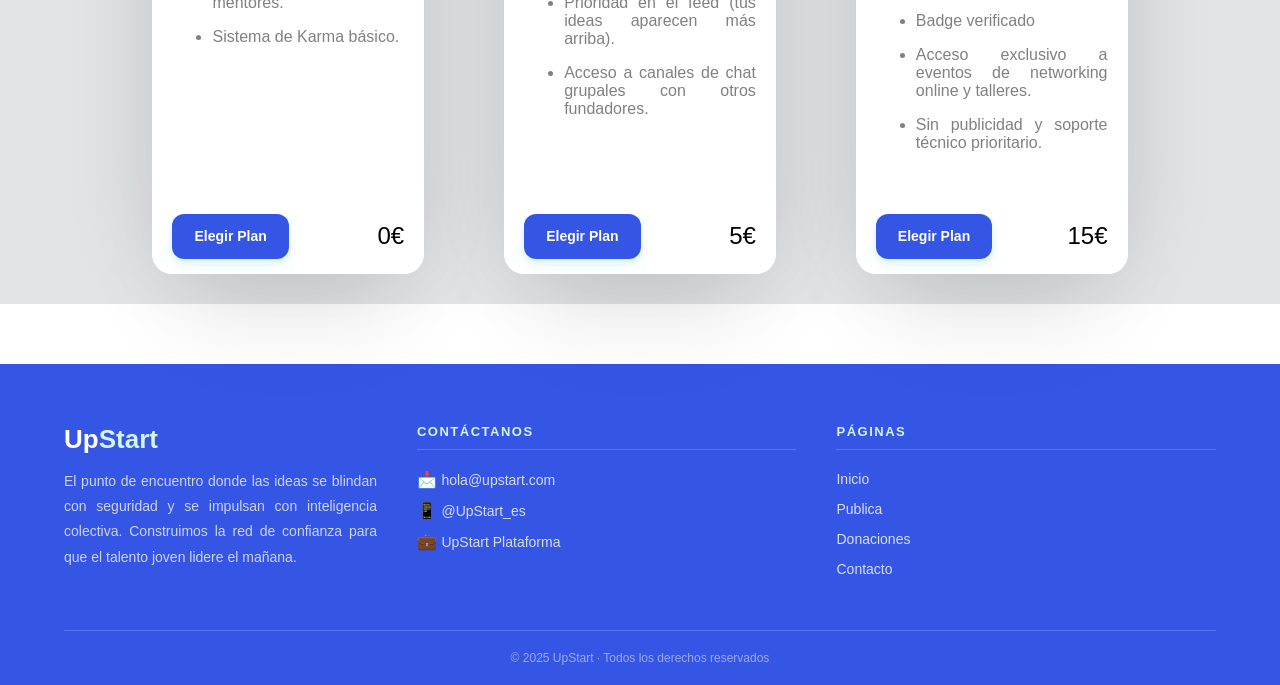
==== commit b03f1e18: "Increase data limits for project and comment retrieval, and adjust top ranking size" ====
--- a/index.html
+++ b/index.html
@@ -32,7 +32,7 @@
                     <p><a href="paginas/login.html">Iniciar Sesión</a></p>
                 </div>
                 <div id="user-profile" style="display: none; align-items: center; gap: 10px;">
-                    <img id="user-avatar" src="-" alt="Perfil" style="width: 42px; height: 42px; border-radius: 50%; border: 2px solid #20b3b3;">
+                    <img id="user-avatar" src="-" alt="Perfil" style="width: 42px; height: 42px; border-radius: 50%; border: 2px solid #0a31e0d2;">
                     <button id="logoutButton">  
                         Salir
                     </button>
@@ -199,9 +199,6 @@
                         <li>Cargando...</li>
                     </ul>
                 </div>
-                <div class="img-anuncio">
-                    <img src="imagenes/anuncio.png" alt="Anuncio de un Cafe">
-                </div>
             </section>
         </div>
         <div class="base">
@@ -415,7 +412,7 @@
             userProfile.style.display = 'flex';
             
             // Corregido: URL limpia sin espacios para que cargue la imagen
-            userAvatar.src = `https://ui-avatars.com/api/?name=${user.email}&background=00c9c9&color=fff`; //Aqui agarramos una API donde se genera un avatar con las iniciales de los Nombres
+            userAvatar.src = `https://ui-avatars.com/api/?name=${user.email}&background=0a31e0d2&color=fff`; //Aqui agarramos una API donde se genera un avatar con las iniciales de los Nombres
         } else {
             // Si no hay: Mostrar login, ocultar perfil
             if(loginContainer) loginContainer.style.display = 'block';
@@ -439,7 +436,8 @@
     // 1. Traemos todas las valoraciones de la base de datos
     const { data: vals, error } = await _supabase
         .from('valoraciones')
-        .select('idea_id, puntuacion');
+        .select('idea_id, puntuacion')
+        .limit(1000);
 
     // Si hay error o no hay valoraciones, salimos
     if (error || !vals || vals.length === 0) {
@@ -469,10 +467,10 @@
 
     // 4. Ordenamos de mayor a menor media y nos quedamos con el top 8
     mediasArray.sort((a, b) => b.media - a.media);
-    const top8 = mediasArray.slice(0, 8);
+    const top20 = mediasArray.slice(0, 20);
 
     // 5. Traemos los títulos de esas ideas concretas desde la tabla ideas
-    const ids = top8.map(item => item.idea_id);
+    const ids = top20.map(item => item.idea_id);
     const { data: ideas } = await _supabase
         .from('ideas')
         .select('id, title')
@@ -490,7 +488,7 @@
     const lista = document.getElementById('best-projects-list');
     const MAX = 25;
     lista.innerHTML = '';
-    top8.forEach(item => {
+    top20.forEach(item => {
         const titulo = titulosMap[item.idea_id] || 'Idea desconocida';
         const tituloCorto = titulo.length > MAX ? titulo.substring(0, MAX) + '…' : titulo;
         lista.innerHTML += `<li title="${titulo}">${tituloCorto} - ${item.media}★</li>`;
@@ -530,8 +528,9 @@
         const { data: comentarios, error } = await _supabase
             .from('comentarios')
             .select('user_id, puntuacion_autor')
-            .not('puntuacion_autor', 'is', null); // excluimos los comentarios sin valorar
-
+            .not('puntuacion_autor', 'is', null) // excluimos los comentarios sin valorar
+            .limit(1000);
+            
         // Si hay error de red o la tabla está vacía, mostramos un mensaje y salimos
         if (error || !comentarios || comentarios.length === 0) {
             lista.innerHTML = '<li>Sin actividad aún</li>';
@@ -557,7 +556,7 @@
         const ranking = Object.entries(xpPorUsuario)
             .map(([userId, xp]) => ({ userId, xp }))     // convertimos cada entrada en objeto
             .sort((a, b) => b.xp - a.xp)                 // ordenamos de más a menos XP
-            .slice(0, 8);                                  // nos quedamos con el top 8
+            .slice(0, 20);                                  // nos quedamos con el top 8
 
         // Si después de filtrar no queda nadie, mostramos el aviso
         if (ranking.length === 0) {
--- a/style.css
+++ b/style.css
@@ -160,8 +160,8 @@
     /*Es un texto que cambia para que sea un boton*/
 #logoutButton{
     background: none;
-    border: 2px solid #20b3b3;
-    color: #20b3b3;
+    border: 2px solid #0a31e0d2;
+    color: #0a31e0d2;
     cursor: pointer;
     font-weight: bold;
     font-size: 18px;
@@ -171,7 +171,7 @@
 }
     /*Le añadirmeos un hover para que cambie su color y fondo*/
 #logoutButton:hover{
-    background: #20b3b3;
+    background: #0a31e0d2;
     color: #fff;
 }
 
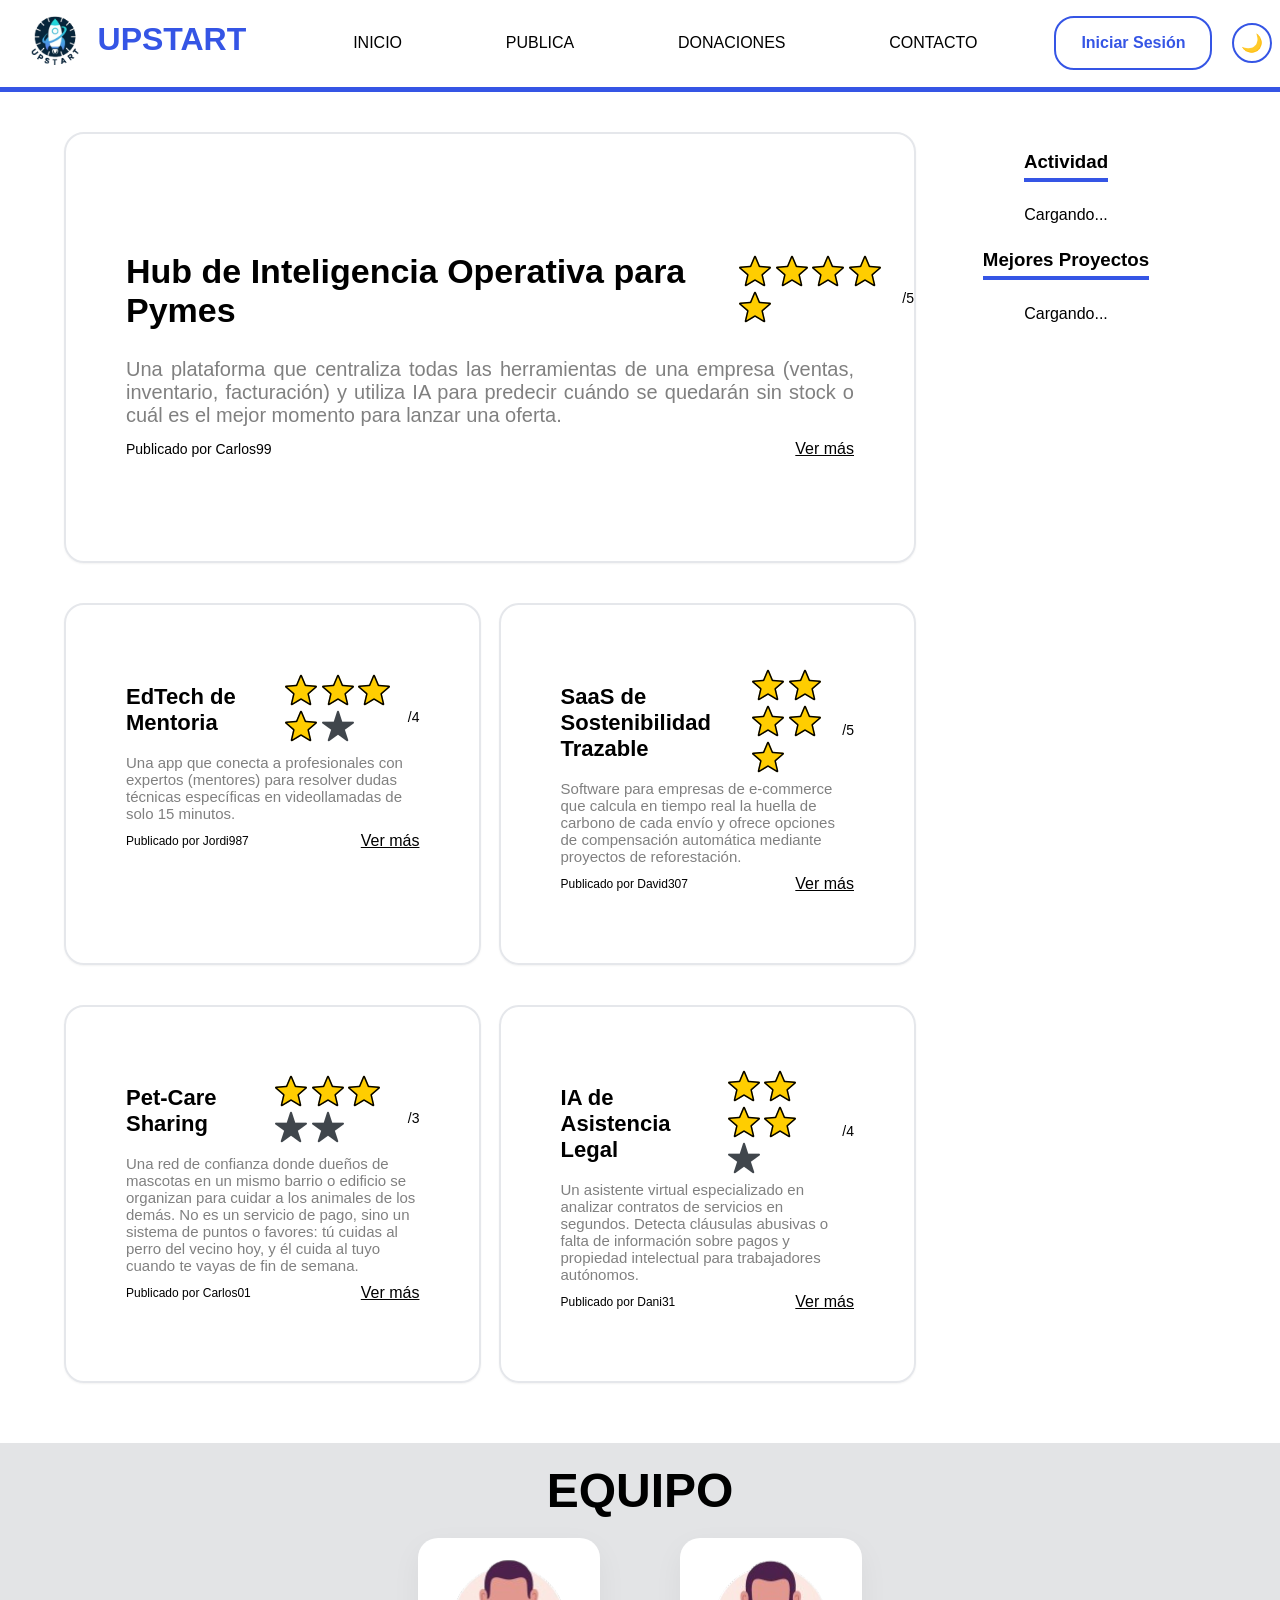
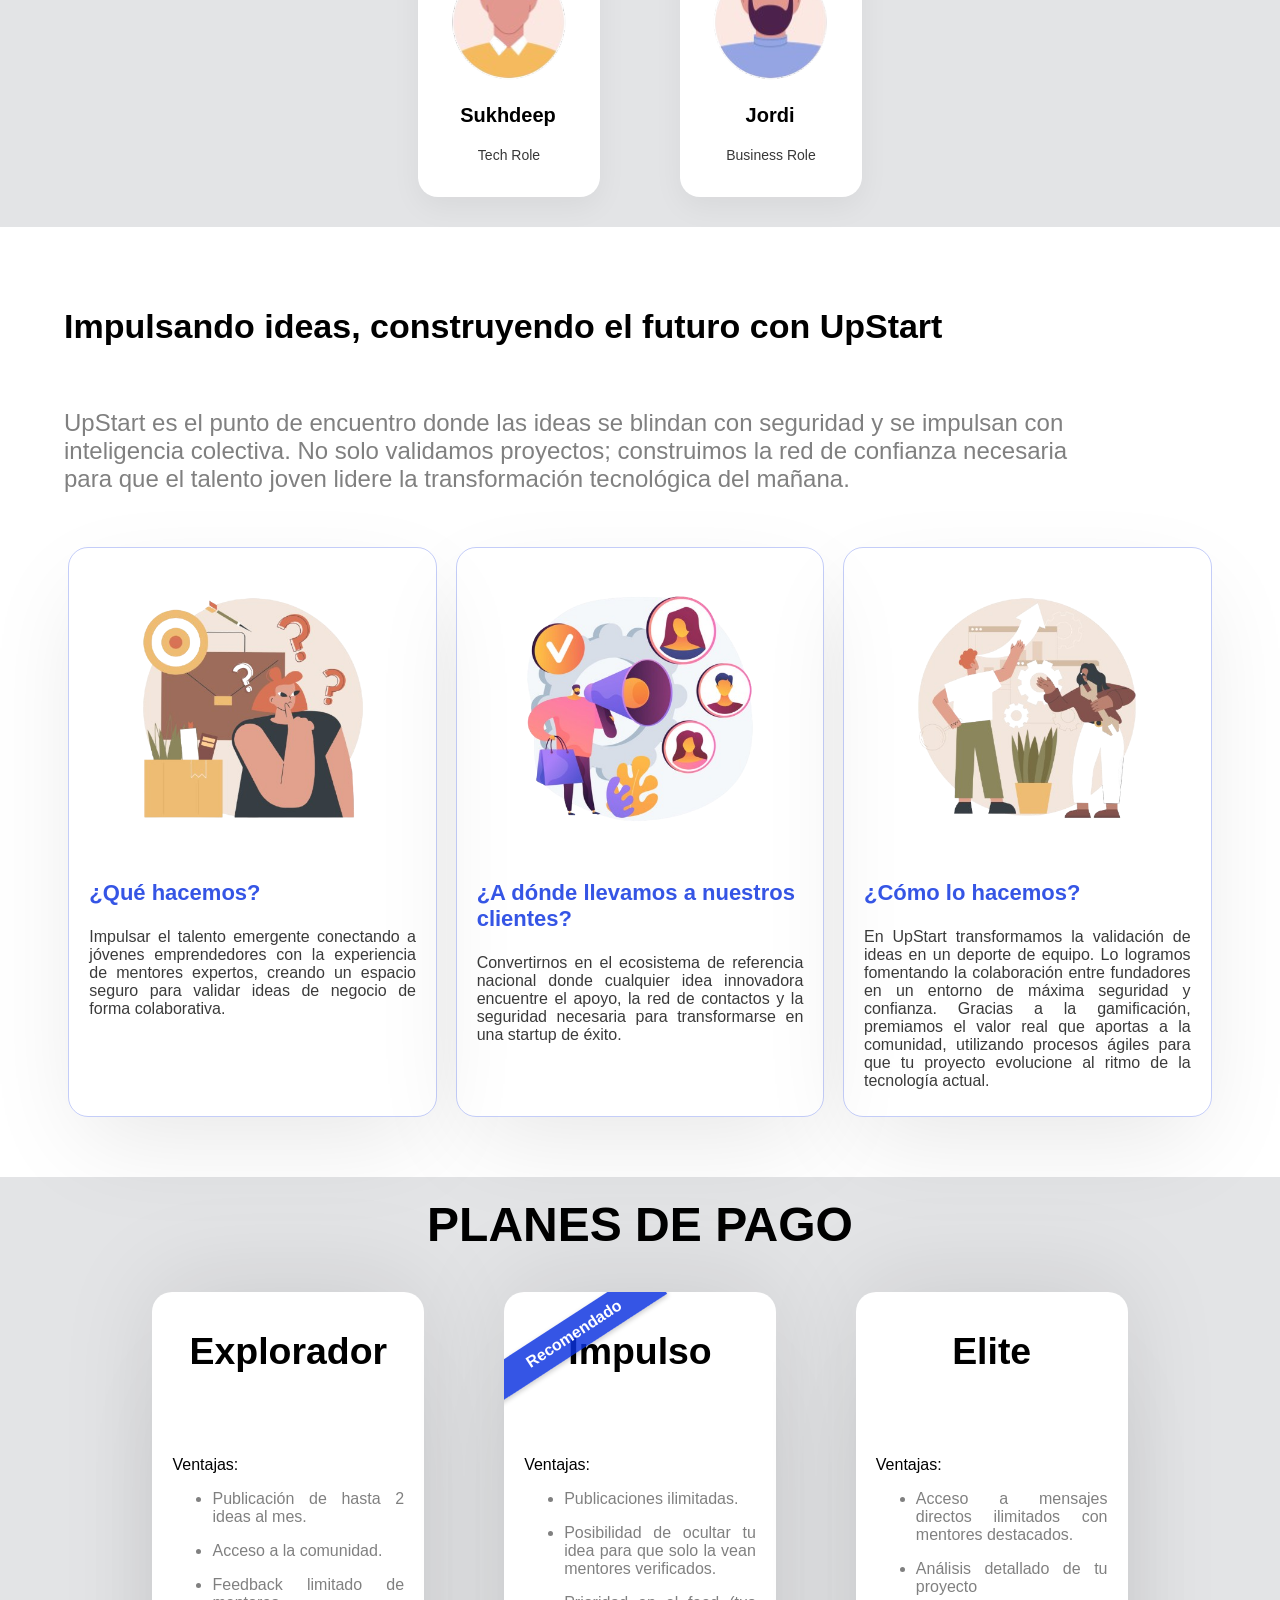
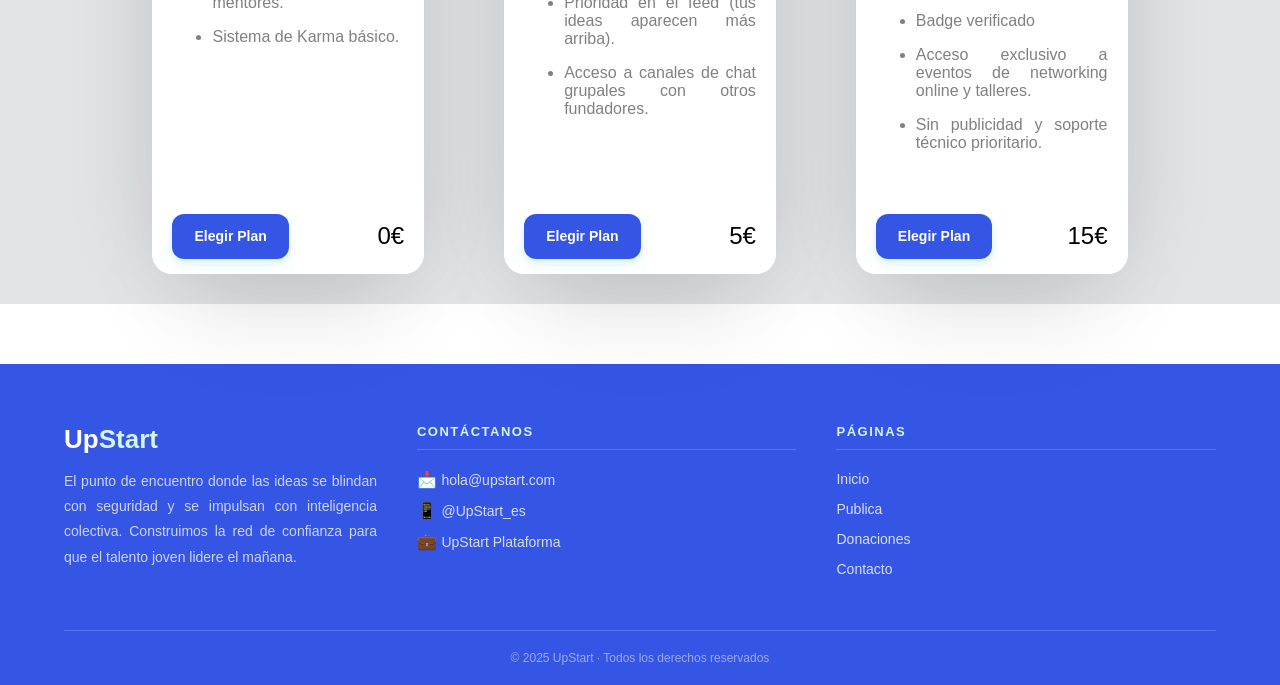
==== commit d5345052: "Refactor team section layout and add styles for equipo__tarjeta" ====
--- a/index.html
+++ b/index.html
@@ -205,19 +205,8 @@
             <div class="container-2">
                 <h2 class="dark-equipo">EQUIPO</h2>
                 <div class="flex tm">
-                    <div class="tm-div">
-                        <div><img src="imagenes/iconos/adri.png" alt="Img usuario"></div>
-                        <div>
-                            <p class="tm-p">Hector</p>
-                            <p class="tm-pd">Mentor Role</p>
-                        </div>
-                    </div>
-                    <div class="tm-div">
-                        <div><img src="imagenes/iconos/wm.png" alt="Img usuario"></div>
-                        <div>
-                            <p class="tm-p">Lisa</p>
-                            <p class="tm-pd">Mentor Role</p>
-                        </div>
+                    <div class="equipo__tarjeta">
+                        as
                     </div>
                     <div class="tm-div">
                         <div><img src="imagenes/iconos/yo.png" alt="Img usuario"></div>
@@ -233,19 +222,8 @@
                             <p class="tm-pd">Business Role</p>
                         </div>
                     </div>
-                    <div class="tm-div">
-                        <div><img src="imagenes/iconos/maria.png" alt="Img usuario"></div>
-                        <div>
-                            <p class="tm-p">Maria</p>
-                            <p class="tm-pd">Mentor Role</p>
-                        </div>
-                    </div>
-                    <div class="tm-div">
-                        <div><img src="imagenes/iconos/adri2.png" alt="Img usuario"></div>
-                        <div>
-                            <p class="tm-p">Adrian</p>
-                            <p class="tm-pd">Mentor Role</p>
-                        </div>
+                    <div class="equipo__tarjeta">
+                        as
                     </div>
                 </div>
             </div>
--- a/style.css
+++ b/style.css
@@ -116,7 +116,7 @@
 }
 
 nav ul a:hover{  /*En este hover hacemos que cambie el fondo, se le añada un borde y el color de texto*/
-    background: #469696;
+    background: #0a31e0d2;
     padding:  7px;
     border-radius: 10px;
     color: #fff;
@@ -433,6 +433,7 @@
     border-radius: 20px;
     box-shadow: 0 10px 30px rgba(0,0,0,0.05);
     transition: all 0.3s ease-in-out;
+    cursor: pointer;
 }
 
 .tm-div:hover{ /*Le ponemos un hover para que verticalmente al pasar el ratón se le quiten -5px haciendo efecto como si elstuviese seleccionando y que vaye pa arriba*/
@@ -508,6 +509,13 @@
     width: 90%;
     padding: 10px 0px;
     border-radius: 20px;
+}
+
+.equipo__tarjeta{
+    width: 100%;
+    background-color: #fff;
+    border-radius: 20px;
+    display: none;
 }
 
 /* PLANES DE PAGA */
@@ -597,7 +605,7 @@
 }
 
 .pg-p button:hover{
-    background-color: #1a9292;
+    background-color: #0aaee0d2;
     /* para que el boton suba */
     transform: translateY(-2px);
     /* Se le añade una sombra azul fuerte */
--- a/modooscuro.css
+++ b/modooscuro.css
@@ -84,6 +84,10 @@
     color: #e0e0e0;
 }
 
+body.dark .anonim-black {
+    color: #0aaee0d2;
+}
+
 body.dark .text-gray-500 {
     color: #aaa;
 }
@@ -123,4 +127,41 @@
 
 body.dark .char-black{
     color: black;
+}
+
+body.dark .chir-black:hover{
+    background-color: #0aaee0d2 !important;
+}
+
+body.dark .busca-black {
+    border-color: #0aaee0d2;
+}
+
+body.dark .salir-black {
+    border-color: #0aaee0d2;
+    color: #0aaee0d2;
+}
+body.dark .upstart-black {
+    color: #0aaee0d2;
+}
+body.dark .cabeza-black {
+    background-color: #1e1e1e;
+    border-bottom-color: #0aaee0d2;
+}
+
+body.dark .donaahora-black {
+    background-color: #0aaee0d2;
+}
+
+body.dark .ahora-black {
+    background-color: #0aaee0d2;
+}
+body.dark .donaciones-black {
+    border-color: #0aaee0d2;
+    color: #0aaee0d2;
+}
+
+body.dark .donaciones-black:hover {
+    background-color: #0aaee0d2;
+    color: whitesmoke;
 }
